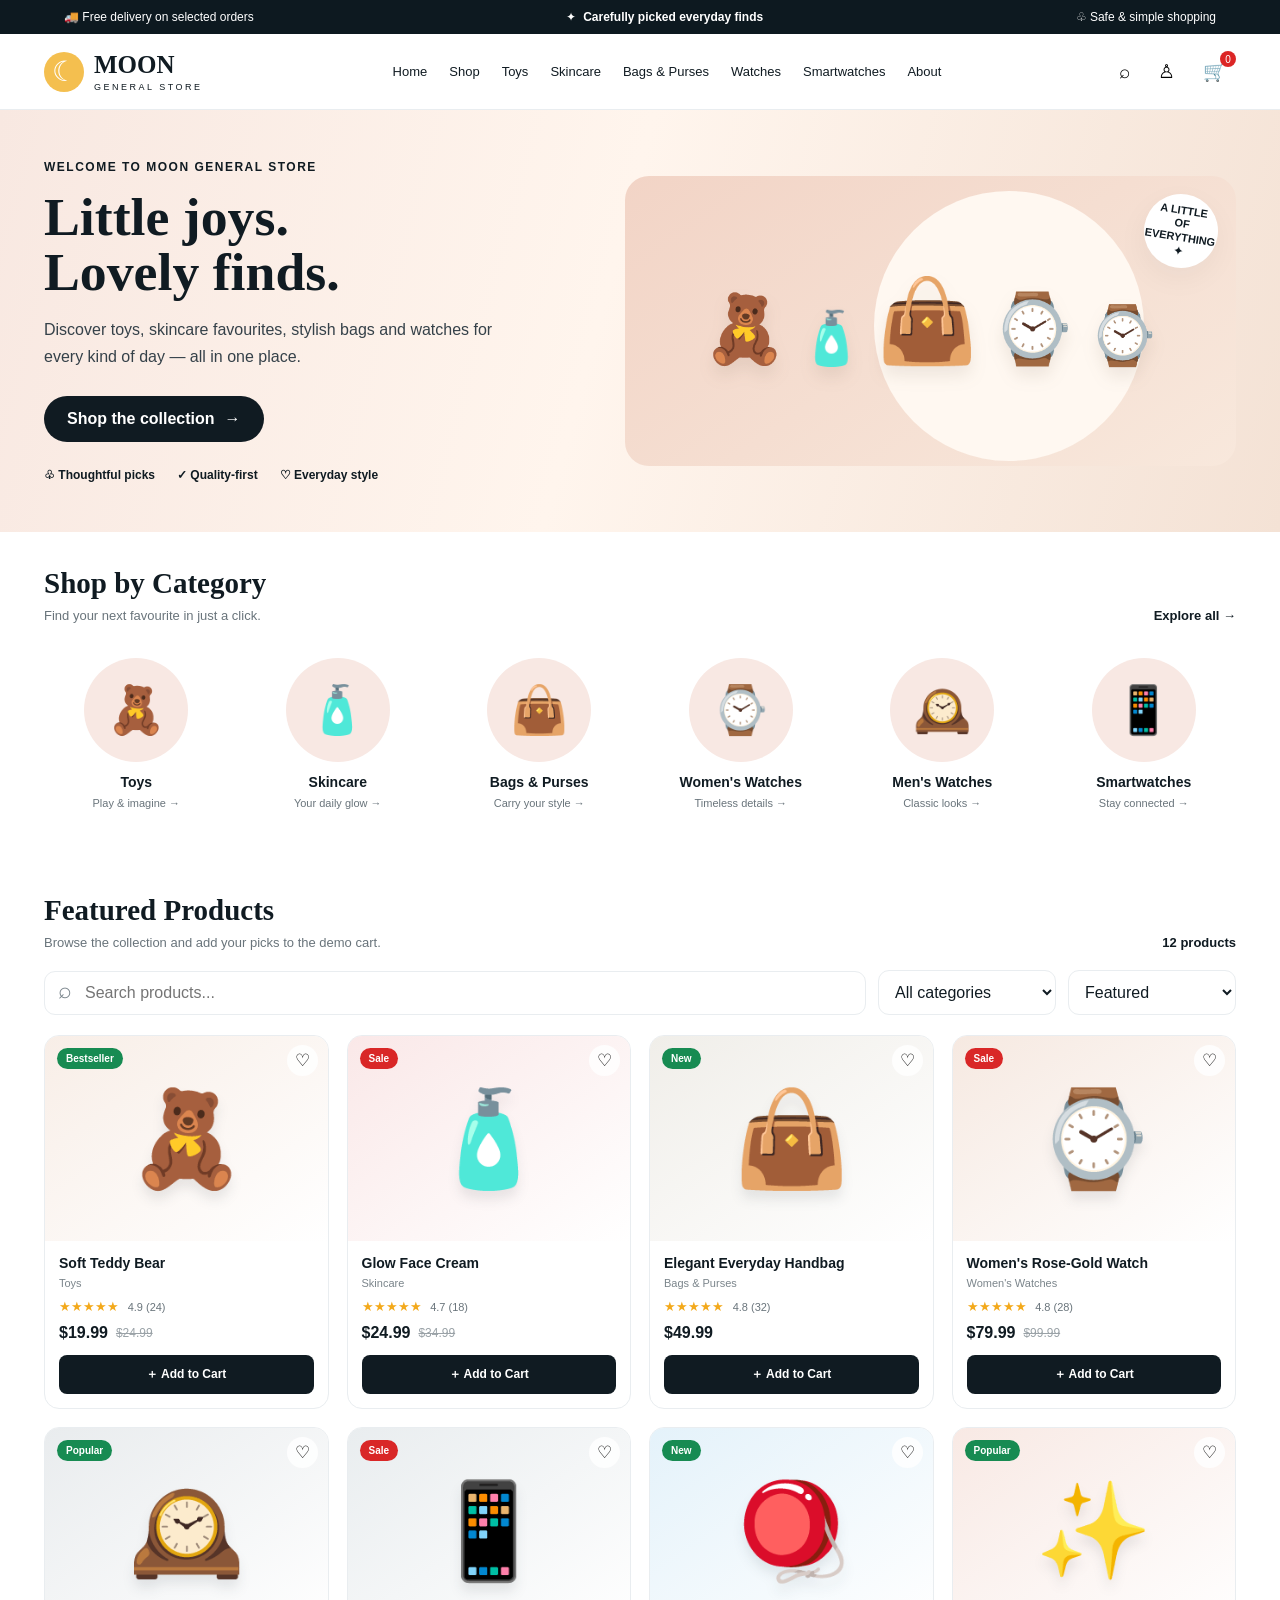
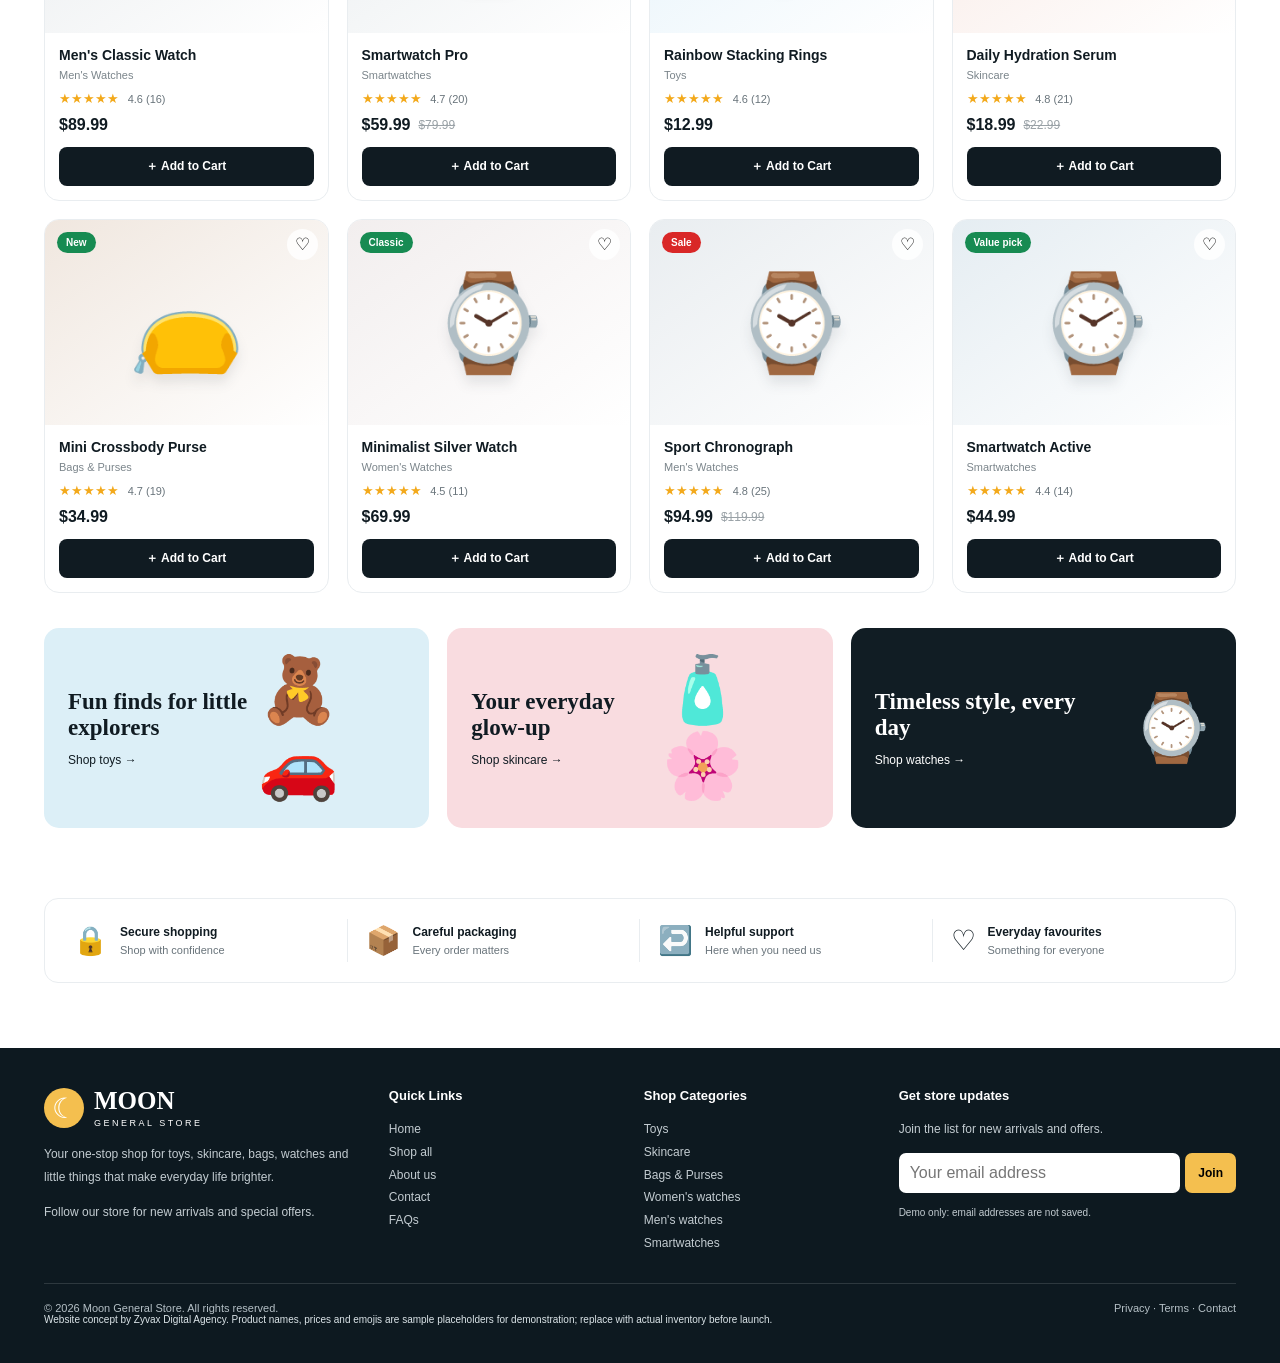
==== index.html @ 7cc729ec "Deploy via HTMLaunch" ====
<!DOCTYPE html>
<html lang="en">
<head>
<!-- htmlaunch:enhanced:v2 -->
<link rel="icon" type="image/svg+xml" href="data:image/svg+xml;utf8,%3Csvg%20xmlns%3D%22http%3A%2F%2Fwww.w3.org%2F2000%2Fsvg%22%20width%3D%2264%22%20height%3D%2264%22%20viewBox%3D%220%200%2064%2064%22%3E%3Cdefs%3E%3ClinearGradient%20id%3D%22g%22%20x1%3D%220%22%20y1%3D%220%22%20x2%3D%221%22%20y2%3D%221%22%3E%3Cstop%20offset%3D%220%25%22%20stop-color%3D%22hsl(157%2C72%25%2C58%25)%22%2F%3E%3Cstop%20offset%3D%22100%25%22%20stop-color%3D%22hsl(187%2C72%25%2C44%25)%22%2F%3E%3C%2FlinearGradient%3E%3C%2Fdefs%3E%3Crect%20width%3D%2264%22%20height%3D%2264%22%20rx%3D%2214%22%20fill%3D%22url(%23g)%22%2F%3E%3Ctext%20x%3D%2232%22%20y%3D%2246%22%20text-anchor%3D%22middle%22%20font-family%3D%22ui-sans-serif%2Csystem-ui%2C-apple-system%2CSegoe%20UI%2Csans-serif%22%20font-size%3D%2238%22%20font-weight%3D%22800%22%20fill%3D%22%23ffffff%22%3EM%3C%2Ftext%3E%3C%2Fsvg%3E">
<meta name="theme-color" content="#14597b">
<link rel="canonical" href="https://muzzi-cloud.github.io/moon-general-store/">
<meta property="og:type" content="website">
<meta property="og:site_name" content="Moon General Store | Everyday Finds, Elevated">
<meta property="og:title" content="Moon General Store | Everyday Finds, Elevated">
<meta property="og:description" content="Moon General Store — shop toys, skincare, bags, watches and smartwatches.">
<meta property="og:url" content="https://muzzi-cloud.github.io/moon-general-store/">
<meta property="og:locale" content="en_US">
<meta property="og:image" content="https://s.wordpress.com/mshots/v1/https%3A%2F%2Fmuzzi-cloud.github.io%2Fmoon-general-store%2F?w=1200&h=630">
<meta property="og:image:alt" content="Moon General Store | Everyday Finds, Elevated">
<meta property="og:image:width" content="1200">
<meta property="og:image:height" content="630">
<meta name="twitter:card" content="summary_large_image">
<meta name="twitter:title" content="Moon General Store | Everyday Finds, Elevated">
<meta name="twitter:description" content="Moon General Store — shop toys, skincare, bags, watches and smartwatches.">
<meta name="twitter:image" content="https://s.wordpress.com/mshots/v1/https%3A%2F%2Fmuzzi-cloud.github.io%2Fmoon-general-store%2F?w=1200&h=630">
<meta name="twitter:image:alt" content="Moon General Store | Everyday Finds, Elevated">

<meta charset="UTF-8">
<meta name="viewport" content="width=device-width, initial-scale=1.0">
<meta name="description" content="Moon General Store — shop toys, skincare, bags, watches and smartwatches.">
<title>Moon General Store | Everyday Finds, Elevated</title>
<style>
:root{--ink:#101b22;--muted:#69747b;--gold:#f4bf4f;--cream:#fffaf4;--line:#e9edf0;--pink:#f8e8e3;--shadow:0 10px 30px #13202a0c}
*{box-sizing:border-box}html{scroll-behavior:smooth}body{margin:0;font-family:Inter,Arial,sans-serif;color:var(--ink);background:#fff}button,input,select{font:inherit}button,a{cursor:pointer}a{color:inherit;text-decoration:none}.topbar{background:#0d1920;color:#fff;padding:10px 5%;display:flex;justify-content:space-between;gap:12px;flex-wrap:wrap;font-size:12px}.topbar span{display:flex;align-items:center;gap:7px}.gold{color:var(--gold)}header{position:sticky;top:0;z-index:10;background:#ffffffed;backdrop-filter:blur(12px);border-bottom:1px solid var(--line)}.nav{max-width:1240px;margin:auto;padding:17px 24px;display:flex;align-items:center;gap:25px}.logo{display:flex;align-items:center;gap:10px;min-width:180px}.moon{width:40px;height:40px;border-radius:50%;background:var(--gold);color:#fff;display:grid;place-items:center;font-size:28px}.logo strong{display:block;font-family:Georgia,serif;font-size:25px;line-height:1}.logo small{display:block;letter-spacing:2.5px;font-size:9px;margin-top:5px}.navlinks{display:flex;align-items:center;gap:22px;margin:auto;font-size:13px}.navlinks a:hover{color:#b07a10}.navtools{display:flex;align-items:center;gap:10px}.iconbtn{border:0;background:transparent;padding:9px;border-radius:50%;font-size:19px;position:relative}.iconbtn:hover{background:#f3f5f6}.count{position:absolute;top:0;right:0;background:#dc2626;color:white;border-radius:50%;font-size:10px;min-width:16px;height:16px;display:grid;place-items:center}.menu-toggle{display:none}.hero{background:linear-gradient(105deg,#f8e8e1 0%,#fff5ed 47%,#f4e2d5 100%);overflow:hidden}.hero-inner{max-width:1240px;margin:auto;min-height:370px;padding:50px 24px;display:grid;grid-template-columns:1fr 1.1fr;align-items:center;gap:25px}.eyebrow{font-size:12px;font-weight:800;letter-spacing:1.5px;text-transform:uppercase}.hero h1{font-family:Georgia,serif;font-size:clamp(38px,4.2vw,58px);line-height:1.02;margin:16px 0}.hero p{font-size:16px;line-height:1.7;max-width:450px;color:#354149}.primary{display:inline-flex;align-items:center;gap:10px;border:0;border-radius:30px;padding:14px 23px;background:var(--ink);color:white;font-weight:700;margin-top:10px;transition:.2s}.primary:hover{background:#273b48;transform:translateY(-1px)}.hero-perks{display:flex;gap:22px;flex-wrap:wrap;margin-top:26px;font-size:12px;font-weight:650}.hero-perks span{display:flex;gap:7px;align-items:center}.hero-art{height:290px;border-radius:24px;background:linear-gradient(145deg,#f2d4c6,#f8e8dc);display:flex;align-items:center;justify-content:center;position:relative;overflow:hidden}.hero-art:before{content:"";position:absolute;width:270px;height:270px;border-radius:50%;background:#fff8f1;right:15%;top:15px}.hero-products{position:relative;z-index:1;display:flex;align-items:end;justify-content:center;gap:12px;font-size:58px;filter:drop-shadow(0 10px 8px #6c51451b)}.hero-products span:nth-child(1){font-size:67px}.hero-products span:nth-child(2){font-size:52px}.hero-products span:nth-child(3){font-size:82px}.hero-products span:nth-child(4){font-size:68px}.hero-products span:nth-child(5){font-size:57px}.hero-sticker{position:absolute;right:18px;top:18px;background:white;border-radius:50%;width:74px;height:74px;display:grid;place-items:center;text-align:center;font-size:11px;font-weight:800;line-height:1.25;transform:rotate(9deg);box-shadow:var(--shadow)}.wrap{max-width:1240px;margin:auto;padding:35px 24px}.section-head{display:flex;align-items:end;justify-content:space-between;gap:15px;margin-bottom:20px}.section-head h2{font: bold 29px Georgia,serif;margin:0}.section-head p{margin:8px 0 0;color:var(--muted);font-size:13px}.text-link{font-size:13px;font-weight:700}.text-link:hover{color:#b07a10}.categories{display:grid;grid-template-columns:repeat(6,1fr);gap:17px}.category{border:1px solid transparent;background:#fff;border-radius:16px;text-align:center;padding:14px 8px;transition:.2s}.category:hover{border-color:#f0d7b0;transform:translateY(-3px);box-shadow:var(--shadow)}.cat-icon{width:104px;height:104px;max-width:100%;margin:0 auto 12px;border-radius:50%;background:var(--pink);display:grid;place-items:center;font-size:47px}.category strong{display:block;font-size:14px}.category small{display:block;margin-top:7px;color:var(--muted);font-size:11px}.toolbar{display:flex;gap:12px;align-items:center;flex-wrap:wrap;margin:0 0 20px}.searchbox{flex:1;min-width:190px;position:relative}.searchbox input{width:100%;border:1px solid var(--line);border-radius:11px;padding:12px 14px 12px 40px;outline:none}.searchbox:before{content:"⌕";position:absolute;left:14px;top:6px;font-size:23px;color:#78838a}.toolbar select{border:1px solid var(--line);border-radius:11px;padding:12px;background:white;color:var(--ink)}.products{display:grid;grid-template-columns:repeat(4,1fr);gap:18px}.product{border:1px solid var(--line);border-radius:15px;overflow:hidden;transition:.22s;background:#fff;position:relative}.product:hover{transform:translateY(-4px);box-shadow:0 14px 35px #14212b12}.product-visual{height:205px;display:grid;place-items:center;background:linear-gradient(145deg,#faf0eb,#f6f7f7);position:relative}.product-visual .emoji{font-size:94px;filter:drop-shadow(0 9px 6px #18222b17)}.tag{position:absolute;top:12px;left:12px;background:#178b52;color:#fff;border-radius:20px;padding:5px 9px;font-size:10px;font-weight:800}.tag.sale{background:#d92727}.heart{position:absolute;right:10px;top:9px;border:0;background:#ffffffd9;border-radius:50%;width:31px;height:31px;font-size:17px}.heart.active{color:#d92727}.product-info{padding:14px}.product-info h3{font-size:14px;margin:0 0 6px}.product-cat{color:#7b858b;font-size:11px}.rating{color:#f3a91b;font-size:13px;margin:10px 0}.rating span{color:var(--muted);font-size:11px;margin-left:5px}.price-row{display:flex;align-items:center;gap:8px;margin:8px 0 13px}.price{font-size:16px;font-weight:800}.old-price{font-size:12px;color:#9aa2a7;text-decoration:line-through}.add{width:100%;border:0;background:var(--ink);color:white;padding:11px;border-radius:8px;font-size:12px;font-weight:750}.add:hover{background:#263d49}.empty{grid-column:1/-1;text-align:center;padding:35px;color:var(--muted)}.promos{display:grid;grid-template-columns:repeat(3,1fr);gap:18px;padding-top:0}.promo{min-height:160px;border-radius:15px;padding:24px;display:flex;justify-content:space-between;align-items:center;overflow:hidden}.promo h3{font: bold 23px Georgia,serif;margin:0 0 12px;max-width:210px}.promo p{font-size:12px;margin:0}.promo .bigemoji{font-size:65px}.promo.blue{background:#dceff7}.promo.pink{background:#f9dce0}.promo.dark{background:#111d24;color:#fff}.benefits{display:grid;grid-template-columns:repeat(4,1fr);border:1px solid var(--line);border-radius:14px;margin-bottom:30px;padding:20px 10px}.benefit{display:flex;align-items:center;gap:12px;padding:5px 18px;border-right:1px solid var(--line)}.benefit:last-child{border:0}.benefit .bicon{font-size:28px}.benefit strong{font-size:12px;display:block}.benefit small{display:block;color:var(--muted);font-size:11px;margin-top:5px}footer{background:#0d1920;color:#fff;padding:40px 24px 18px}.footer-grid{max-width:1192px;margin:auto;display:grid;grid-template-columns:1.4fr 1fr 1fr 1.5fr;gap:30px}.footer-grid h4{margin:0 0 15px;font-size:13px}.footer-grid p,.footer-grid a{font-size:12px;color:#c3ccd1;line-height:1.9}.footer-grid a{display:block}.footer-grid a:hover{color:var(--gold)}.footer-brand{font: bold 26px Georgia,serif}.footer-brand small{display:block;font:9px Arial;letter-spacing:3px}.newsletter{display:flex;gap:5px;margin-top:12px}.newsletter input{min-width:0;width:100%;padding:11px;border:0;border-radius:7px}.newsletter button{border:0;border-radius:7px;background:var(--gold);padding:0 13px;font-size:12px;font-weight:800}.copyright{max-width:1192px;margin:28px auto 0;padding-top:18px;border-top:1px solid #ffffff22;display:flex;justify-content:space-between;gap:15px;flex-wrap:wrap;color:#b5c0c6;font-size:11px}.notice{position:fixed;bottom:20px;left:50%;transform:translate(-50%,20px);opacity:0;pointer-events:none;background:#10212b;color:#fff;padding:13px 18px;border-radius:12px;box-shadow:var(--shadow);z-index:30;font-size:13px;transition:.25s}.notice.show{opacity:1;transform:translate(-50%,0)}.cart-panel{position:fixed;inset:0;z-index:25;display:none}.cart-panel.open{display:block}.cart-shade{position:absolute;inset:0;background:#08131a88}.cart-drawer{position:absolute;right:0;top:0;height:100%;width:min(420px,100%);background:white;padding:24px;display:flex;flex-direction:column;box-shadow:-10px 0 40px #0002}.cart-head{display:flex;justify-content:space-between;align-items:center;border-bottom:1px solid var(--line);padding-bottom:15px}.cart-head h2{font: bold 25px Georgia,serif;margin:0}.close{border:0;background:#f1f3f4;border-radius:50%;width:34px;height:34px;font-size:20px}.cart-items{overflow:auto;flex:1;padding:12px 0}.cart-item{display:flex;align-items:center;gap:12px;border-bottom:1px solid var(--line);padding:12px 0}.cart-item .mini{width:55px;height:55px;display:grid;place-items:center;background:var(--pink);border-radius:10px;font-size:28px}.cart-item strong{font-size:13px}.cart-item small{display:block;color:var(--muted);margin-top:5px}.qty{display:flex;align-items:center;gap:8px;margin-left:auto}.qty button{border:1px solid var(--line);background:white;border-radius:5px;width:25px;height:25px}.cart-total{border-top:1px solid var(--line);padding-top:15px}.cart-total div{display:flex;justify-content:space-between;font-weight:800}.cart-total p{color:var(--muted);font-size:11px;line-height:1.5}.checkout{width:100%;margin-top:8px;padding:14px;background:var(--gold);border:0;border-radius:9px;font-weight:800}.modal{position:fixed;inset:0;background:#06101899;display:none;place-items:center;z-index:40;padding:20px}.modal.open{display:grid}.modal-card{background:#fff;padding:25px;border-radius:18px;max-width:430px;width:100%}.modal-card h2{font: bold 25px Georgia,serif;margin-top:0}.modal-card p{color:var(--muted);font-size:13px;line-height:1.6}.modal-card input,.modal-card textarea{width:100%;padding:12px;border:1px solid var(--line);border-radius:8px;margin:6px 0 12px}.demo-note{max-width:1192px;margin:0 auto 20px;color:#dce5e9;font-size:10px}
@media(max-width:900px){.nav{gap:10px}.navlinks{gap:12px}.logo{min-width:auto}.navlinks a:nth-child(n+5){display:none}.hero-inner{grid-template-columns:1fr 1fr}.categories{grid-template-columns:repeat(3,1fr)}.products{grid-template-columns:repeat(3,1fr)}.benefits{grid-template-columns:repeat(2,1fr);gap:12px}.benefit:nth-child(2){border-right:0}.footer-grid{grid-template-columns:repeat(2,1fr)}}
@media(max-width:600px){.topbar{justify-content:center;font-size:10px}.topbar span:nth-child(2){display:none}.nav{padding:12px 15px}.logo strong{font-size:21px}.logo small{font-size:8px}.moon{width:34px;height:34px}.navlinks{display:none;position:absolute;top:65px;left:0;right:0;background:white;padding:18px;box-shadow:var(--shadow);flex-direction:column;align-items:stretch}.navlinks.open{display:flex}.navlinks a:nth-child(n+5){display:block}.menu-toggle{display:inline-block}.navtools{margin-left:auto;gap:0}.navtools .iconbtn{padding:7px}.hero-inner{grid-template-columns:1fr;padding:34px 20px;gap:22px}.hero h1{font-size:43px}.hero-art{height:210px}.hero-products{gap:4px}.hero-products span:nth-child(n){font-size:48px}.hero-products span:nth-child(3){font-size:58px}.hero-perks{gap:12px}.wrap{padding:28px 15px}.section-head h2{font-size:25px}.categories{grid-template-columns:repeat(3,1fr);gap:5px}.cat-icon{width:78px;height:78px;font-size:36px}.category{padding:10px 3px}.category strong{font-size:12px}.products{grid-template-columns:repeat(2,minmax(0,1fr));gap:10px}.product-visual{height:150px}.product-visual .emoji{font-size:70px}.product-info{padding:11px}.product-info h3{font-size:12px;line-height:1.35}.price{font-size:14px}.promos{grid-template-columns:1fr;gap:12px}.promo{min-height:135px}.benefits{padding:14px 4px}.benefit{padding:8px;gap:8px}.benefit .bicon{font-size:22px}.benefit strong{font-size:11px}.benefit small{font-size:10px}.footer-grid{grid-template-columns:1fr 1fr;gap:22px}.footer-grid>div:first-child,.footer-grid>div:last-child{grid-column:1/-1}.copyright{font-size:10px}.toolbar select{flex:1}}
</style>
</head>
<body>
<div class="topbar"><span>🚚 Free delivery on selected orders</span><span>✦ <b>Carefully picked everyday finds</b></span><span>♧ Safe & simple shopping</span></div>
<header><nav class="nav">
<a class="logo" href="#home" aria-label="Moon General Store home"><span class="moon">☾</span><span><strong>MOON</strong><small>GENERAL STORE</small></span></a>
<div class="navlinks" id="navlinks"><a href="#home">Home</a><a href="#shop">Shop</a><a href="#toys">Toys</a><a href="#skincare">Skincare</a><a href="#bags">Bags & Purses</a><a href="#watches">Watches</a><a href="#smartwatches">Smartwatches</a><a href="#about">About</a></div>
<div class="navtools"><button class="iconbtn menu-toggle" id="menuBtn" aria-label="Open menu">☰</button><button class="iconbtn" id="searchBtn" aria-label="Search products">⌕</button><button class="iconbtn" id="accountBtn" aria-label="Account">♙</button><button class="iconbtn" id="cartBtn" aria-label="Open cart">🛒<span class="count" id="cartCount">0</span></button></div>
</nav></header>
<main>
<section class="hero" id="home"><div class="hero-inner"><div><div class="eyebrow">Welcome to Moon General Store</div><h1>Little joys.<br>Lovely finds.</h1><p>Discover toys, skincare favourites, stylish bags and watches for every kind of day — all in one place.</p><a class="primary" href="#shop">Shop the collection <span>→</span></a><div class="hero-perks"><span>♧ Thoughtful picks</span><span>✓ Quality-first</span><span>♡ Everyday style</span></div></div><div class="hero-art" aria-label="Illustration of store categories"><div class="hero-sticker">A LITTLE<br>OF EVERYTHING<br>✦</div><div class="hero-products"><span>🧸</span><span>🧴</span><span>👜</span><span>⌚</span><span>⌚</span></div></div></div></section>
<section class="wrap" id="categories"><div class="section-head"><div><h2>Shop by Category</h2><p>Find your next favourite in just a click.</p></div><a class="text-link" href="#shop">Explore all →</a></div><div class="categories">
<a class="category" href="#shop" data-filter="Toys"><div class="cat-icon">🧸</div><strong>Toys</strong><small>Play & imagine →</small></a>
<a class="category" href="#shop" data-filter="Skincare"><div class="cat-icon">🧴</div><strong>Skincare</strong><small>Your daily glow →</small></a>
<a class="category" href="#shop" data-filter="Bags & Purses"><div class="cat-icon">👜</div><strong>Bags & Purses</strong><small>Carry your style →</small></a>
<a class="category" href="#shop" data-filter="Women's Watches"><div class="cat-icon">⌚</div><strong>Women's Watches</strong><small>Timeless details →</small></a>
<a class="category" href="#shop" data-filter="Men's Watches"><div class="cat-icon">🕰️</div><strong>Men's Watches</strong><small>Classic looks →</small></a>
<a class="category" href="#shop" data-filter="Smartwatches"><div class="cat-icon">📱</div><strong>Smartwatches</strong><small>Stay connected →</small></a>
</div></section>
<section class="wrap" id="shop"><div class="section-head"><div><h2>Featured Products</h2><p>Browse the collection and add your picks to the demo cart.</p></div><span class="text-link" id="resultCount">12 products</span></div>
<div class="toolbar"><div class="searchbox"><input type="search" id="searchInput" placeholder="Search products..." aria-label="Search products"></div><select id="categoryFilter" aria-label="Filter category"><option value="All">All categories</option><option>Toys</option><option>Skincare</option><option>Bags & Purses</option><option>Women's Watches</option><option>Men's Watches</option><option>Smartwatches</option></select><select id="sortFilter" aria-label="Sort products"><option value="featured">Featured</option><option value="low">Price: low to high</option><option value="high">Price: high to low</option><option value="name">Name: A to Z</option></select></div>
<div class="products" id="productGrid"></div>
</section>
<section class="wrap promos" aria-label="Shop collections">
<a class="promo blue" href="#shop" data-filter="Toys"><div><h3>Fun finds for little explorers</h3><p>Shop toys →</p></div><span class="bigemoji">🧸🚗</span></a>
<a class="promo pink" href="#shop" data-filter="Skincare"><div><h3>Your everyday glow-up</h3><p>Shop skincare →</p></div><span class="bigemoji">🧴🌸</span></a>
<a class="promo dark" href="#shop" data-filter="Watches"><div><h3>Timeless style, every day</h3><p>Shop watches →</p></div><span class="bigemoji">⌚</span></a>
</section>
<section class="wrap" id="about"><div class="benefits"><div class="benefit"><span class="bicon">🔒</span><div><strong>Secure shopping</strong><small>Shop with confidence</small></div></div><div class="benefit"><span class="bicon">📦</span><div><strong>Careful packaging</strong><small>Every order matters</small></div></div><div class="benefit"><span class="bicon">↩️</span><div><strong>Helpful support</strong><small>Here when you need us</small></div></div><div class="benefit"><span class="bicon">♡</span><div><strong>Everyday favourites</strong><small>Something for everyone</small></div></div></div></section>
</main>
<footer><div class="footer-grid"><div><div class="logo" style="color:white;margin-bottom:15px"><span class="moon">☾</span><span><strong style="font-family:Georgia,serif;font-size:25px">MOON</strong><small>GENERAL STORE</small></span></div><p>Your one-stop shop for toys, skincare, bags, watches and little things that make everyday life brighter.</p><p>Follow our store for new arrivals and special offers.</p></div><div><h4>Quick Links</h4><a href="#home">Home</a><a href="#shop">Shop all</a><a href="#about">About us</a><a href="#contact" id="contactLink">Contact</a><a href="#faq" id="faqLink">FAQs</a></div><div><h4>Shop Categories</h4><a href="#shop" data-filter="Toys">Toys</a><a href="#shop" data-filter="Skincare">Skincare</a><a href="#shop" data-filter="Bags & Purses">Bags & Purses</a><a href="#shop" data-filter="Women's Watches">Women's watches</a><a href="#shop" data-filter="Men's Watches">Men's watches</a><a href="#shop" data-filter="Smartwatches">Smartwatches</a></div><div><h4>Get store updates</h4><p>Join the list for new arrivals and offers.</p><form class="newsletter" id="newsletter"><input type="email" required placeholder="Your email address" aria-label="Your email address"><button type="submit">Join</button></form><p style="font-size:10px">Demo only: email addresses are not saved.</p></div></div><div class="copyright"><span>© <span id="year"></span> Moon General Store. All rights reserved.</span><span>Privacy · Terms · Contact</span></div><p class="demo-note">Website concept by Zyvax Digital Agency. Product names, prices and emojis are sample placeholders for demonstration; replace with actual inventory before launch.</p></footer>
<div class="notice" id="notice" role="status"></div>
<div class="cart-panel" id="cartPanel"><div class="cart-shade" id="cartShade"></div><aside class="cart-drawer"><div class="cart-head"><h2>Your Cart <span id="cartHeadingCount">(0)</span></h2><button class="close" id="closeCart" aria-label="Close cart">×</button></div><div class="cart-items" id="cartItems"></div><div class="cart-total"><div><span>Subtotal</span><span id="subtotal">$0.00</span></div><p>This is a front-end demo cart. No payment is taken and no order is sent.</p><button class="checkout" id="checkoutBtn">Continue to checkout</button></div></aside></div>
<div class="modal" id="accountModal"><div class="modal-card"><div style="display:flex;justify-content:space-between;align-items:center"><h2>Welcome to Moon</h2><button class="close" data-close-modal>×</button></div><p>Customer accounts can be connected when the store is set up on an e-commerce platform. This preview does not create accounts.</p><button class="primary" data-close-modal>Got it</button></div></div>
<script>
const products=[
{id:1,name:"Soft Teddy Bear",category:"Toys",emoji:"🧸",price:19.99,old:24.99,tag:"Bestseller",rating:4.9,reviews:24,bg:"#f8eee7"},
{id:2,name:"Glow Face Cream",category:"Skincare",emoji:"🧴",price:24.99,old:34.99,tag:"Sale",rating:4.7,reviews:18,bg:"#fae8e8"},
{id:3,name:"Elegant Everyday Handbag",category:"Bags & Purses",emoji:"👜",price:49.99,old:null,tag:"New",rating:4.8,reviews:32,bg:"#f0eee9"},
{id:4,name:"Women's Rose-Gold Watch",category:"Women's Watches",emoji:"⌚",price:79.99,old:99.99,tag:"Sale",rating:4.8,reviews:28,bg:"#f6e9e1"},
{id:5,name:"Men's Classic Watch",category:"Men's Watches",emoji:"🕰️",price:89.99,old:null,tag:"Popular",rating:4.6,reviews:16,bg:"#e9ecee"},
{id:6,name:"Smartwatch Pro",category:"Smartwatches",emoji:"📱",price:59.99,old:79.99,tag:"Sale",rating:4.7,reviews:20,bg:"#e9edef"},
{id:7,name:"Rainbow Stacking Rings",category:"Toys",emoji:"🪀",price:12.99,old:null,tag:"New",rating:4.6,reviews:12,bg:"#e4f2fa"},
{id:8,name:"Daily Hydration Serum",category:"Skincare",emoji:"✨",price:18.99,old:22.99,tag:"Popular",rating:4.8,reviews:21,bg:"#f8e9e4"},
{id:9,name:"Mini Crossbody Purse",category:"Bags & Purses",emoji:"👝",price:34.99,old:null,tag:"New",rating:4.7,reviews:19,bg:"#f0e7df"},
{id:10,name:"Minimalist Silver Watch",category:"Women's Watches",emoji:"⌚",price:69.99,old:null,tag:"Classic",rating:4.5,reviews:11,bg:"#f2eeee"},
{id:11,name:"Sport Chronograph",category:"Men's Watches",emoji:"⌚",price:94.99,old:119.99,tag:"Sale",rating:4.8,reviews:25,bg:"#e9edf0"},
{id:12,name:"Smartwatch Active",category:"Smartwatches",emoji:"⌚",price:44.99,old:null,tag:"Value pick",rating:4.4,reviews:14,bg:"#e5edf2"}
];
let cart={};let activeCategory="All";let searchTerm="";
const grid=document.getElementById("productGrid"),notice=document.getElementById("notice");
function money(n){return "$"+n.toFixed(2)}
function toast(msg){notice.textContent=msg;notice.classList.add("show");clearTimeout(window.toastTimer);window.toastTimer=setTimeout(()=>notice.classList.remove("show"),2400)}
function renderProducts(){let list=products.filter(p=>(activeCategory==="All"||p.category===activeCategory||(activeCategory==="Watches"&&p.category.includes("Watch")))&&(`${p.name} ${p.category}`.toLowerCase().includes(searchTerm.toLowerCase())));const sort=document.getElementById("sortFilter").value;if(sort==="low")list.sort((a,b)=>a.price-b.price);if(sort==="high")list.sort((a,b)=>b.price-a.price);if(sort==="name")list.sort((a,b)=>a.name.localeCompare(b.name));document.getElementById("resultCount").textContent=`${list.length} product${list.length===1?"":"s"}`;grid.innerHTML=list.length?list.map(p=>`<article class="product"><div class="product-visual" style="background:linear-gradient(145deg,${p.bg},#fff)"><span class="tag ${p.tag==="Sale"?"sale":""}">${p.tag}</span><button class="heart" data-heart="${p.id}" aria-label="Add ${p.name} to favourites">♡</button><span class="emoji">${p.emoji}</span></div><div class="product-info"><h3>${p.name}</h3><div class="product-cat">${p.category}</div><div class="rating">★★★★★ <span>${p.rating} (${p.reviews})</span></div><div class="price-row"><span class="price">${money(p.price)}</span>${p.old?`<span class="old-price">${money(p.old)}</span>`:""}</div><button class="add" data-add="${p.id}">＋ Add to Cart</button></div></article>`).join(""):`<div class="empty">No products found. Try another search or category.</div>`}
function renderCart(){const entries=Object.entries(cart).filter(([id,q])=>q>0);const count=entries.reduce((s,[id,q])=>s+q,0);document.getElementById("cartCount").textContent=count;document.getElementById("cartHeadingCount").textContent=`(${count})`;document.getElementById("subtotal").textContent=money(entries.reduce((s,[id,q])=>s+products.find(p=>p.id==id).price*q,0));document.getElementById("cartItems").innerHTML=entries.length?entries.map(([id,q])=>{const p=products.find(x=>x.id==id);return `<div class="cart-item"><div class="mini">${p.emoji}</div><div><strong>${p.name}</strong><small>${money(p.price)} each</small></div><div class="qty"><button data-qty="${id}" data-delta="-1" aria-label="Decrease quantity">−</button><span>${q}</span><button data-qty="${id}" data-delta="1" aria-label="Increase quantity">+</button></div></div>`}).join(""):`<div class="empty">Your cart is empty.<br>Add a few favourites to get started.</div>`;document.getElementById("checkoutBtn").disabled=!entries.length;document.getElementById("checkoutBtn").style.opacity=entries.length?1:.55}
function setCategory(cat){activeCategory=cat;document.getElementById("categoryFilter").value=["Toys","Skincare","Bags & Purses","Women's Watches","Men's Watches","Smartwatches"].includes(cat)?cat:"All";renderProducts();document.getElementById("shop").scrollIntoView({behavior:"smooth"})}
grid.addEventListener("click",e=>{const add=e.target.closest("[data-add]");const heart=e.target.closest("[data-heart]");if(add){const id=Number(add.dataset.add);cart[id]=(cart[id]||0)+1;renderCart();toast(products.find(p=>p.id===id).name+" added to cart");}if(heart){heart.classList.toggle("active");heart.textContent=heart.classList.contains("active")?"♥":"♡";toast(heart.classList.contains("active")?"Added to favourites":"Removed from favourites");}});
document.addEventListener("click",e=>{const filter=e.target.closest("[data-filter]");if(filter){e.preventDefault();setCategory(filter.dataset.filter)}const qty=e.target.closest("[data-qty]");if(qty){const id=qty.dataset.qty;cart[id]=(cart[id]||0)+Number(qty.dataset.delta);if(cart[id]<=0)delete cart[id];renderCart()}});
document.getElementById("categoryFilter").addEventListener("change",e=>{activeCategory=e.target.value;renderProducts()});document.getElementById("sortFilter").addEventListener("change",renderProducts);document.getElementById("searchInput").addEventListener("input",e=>{searchTerm=e.target.value;renderProducts()});document.getElementById("searchBtn").addEventListener("click",()=>{document.getElementById("searchInput").focus();document.getElementById("shop").scrollIntoView({behavior:"smooth"})});
const panel=document.getElementById("cartPanel");function openCart(){panel.classList.add("open")}function closeCart(){panel.classList.remove("open")}document.getElementById("cartBtn").addEventListener("click",openCart);document.getElementById("closeCart").addEventListener("click",closeCart);document.getElementById("cartShade").addEventListener("click",closeCart);document.getElementById("accountBtn").addEventListener("click",()=>document.getElementById("accountModal").classList.add("open"));document.querySelectorAll("[data-close-modal]").forEach(b=>b.addEventListener("click",()=>document.getElementById("accountModal").classList.remove("open")));document.getElementById("menuBtn").addEventListener("click",()=>document.getElementById("navlinks").classList.toggle("open"));
document.getElementById("checkoutBtn").addEventListener("click",()=>toast("Demo only — connect a real checkout before accepting orders."));document.getElementById("newsletter").addEventListener("submit",e=>{e.preventDefault();e.target.reset();toast("Thanks! This demo does not save email addresses.")});document.getElementById("contactLink").addEventListener("click",e=>{e.preventDefault();toast("Add your real WhatsApp number and email before launch.")});document.getElementById("faqLink").addEventListener("click",e=>{e.preventDefault();toast("Add your store's delivery, return and payment policies here.")});document.getElementById("year").textContent=new Date().getFullYear();renderProducts();renderCart();
</script>
</body>
</html>
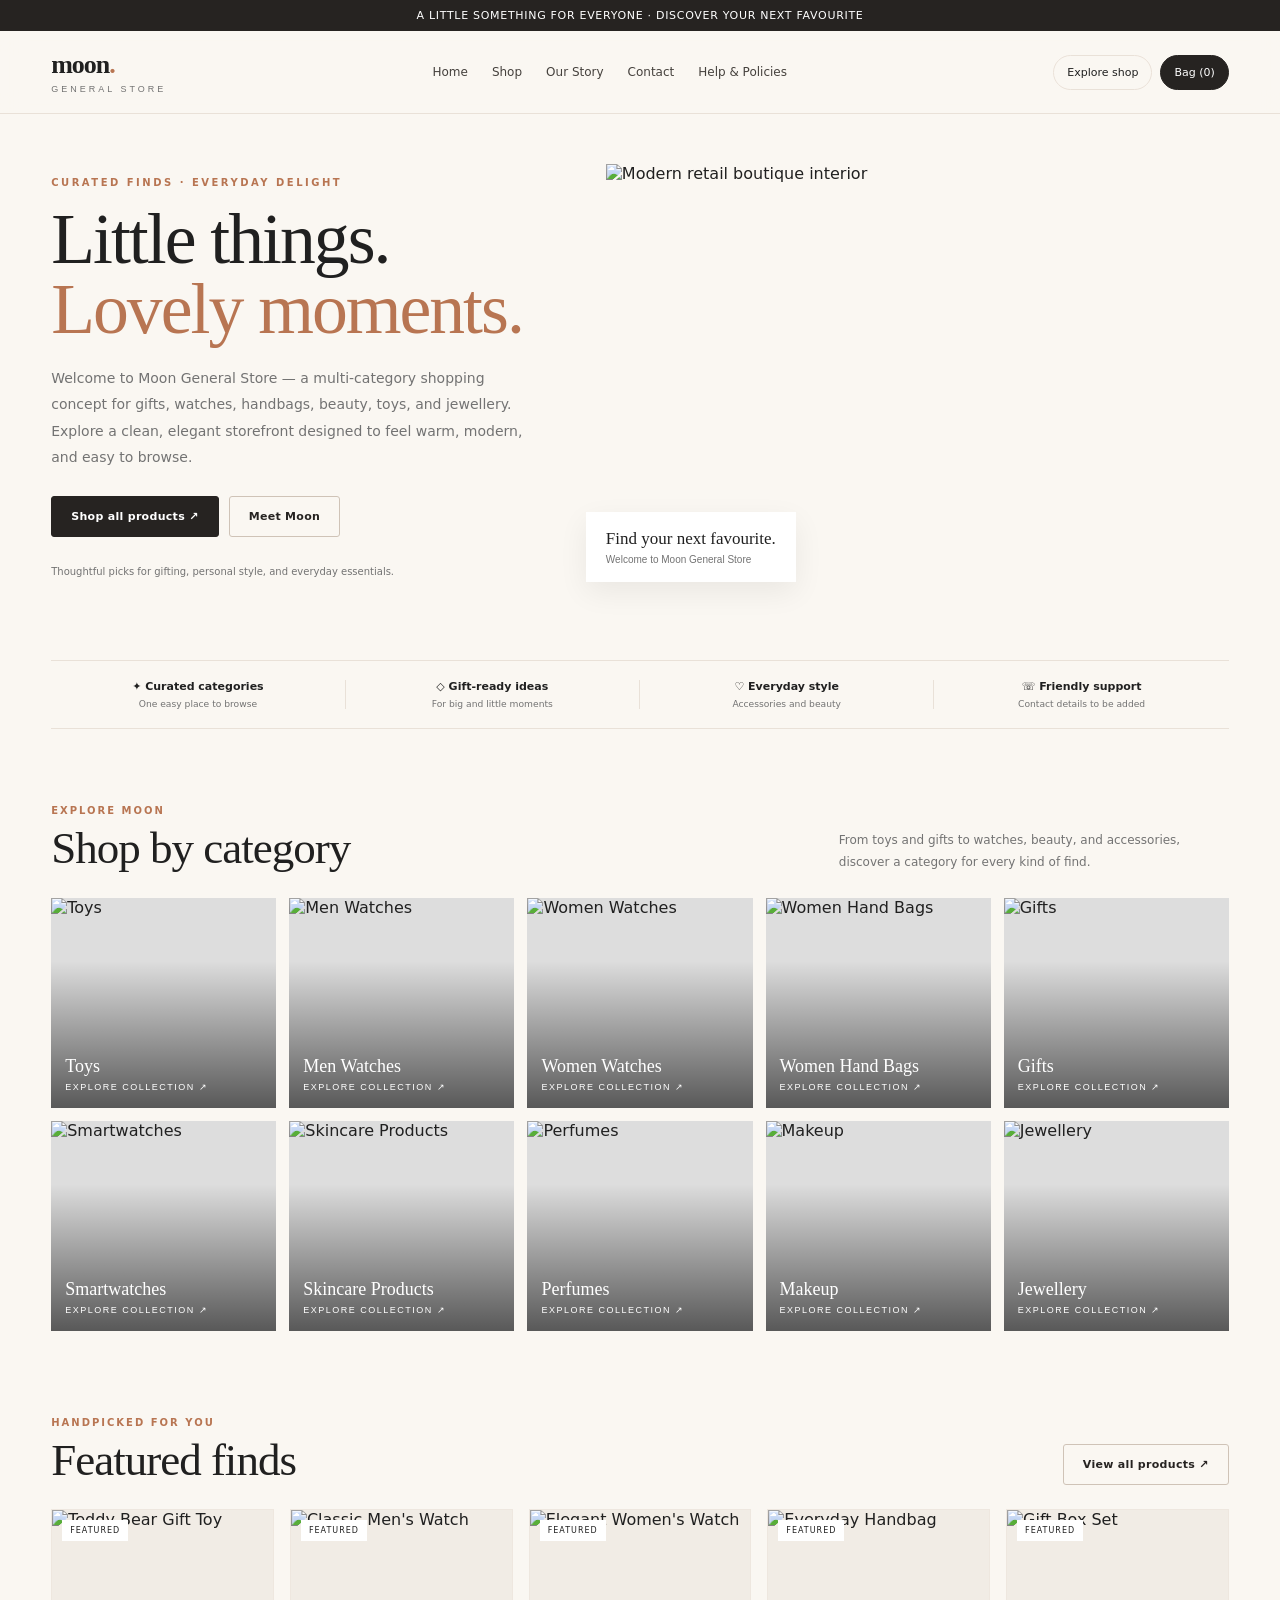
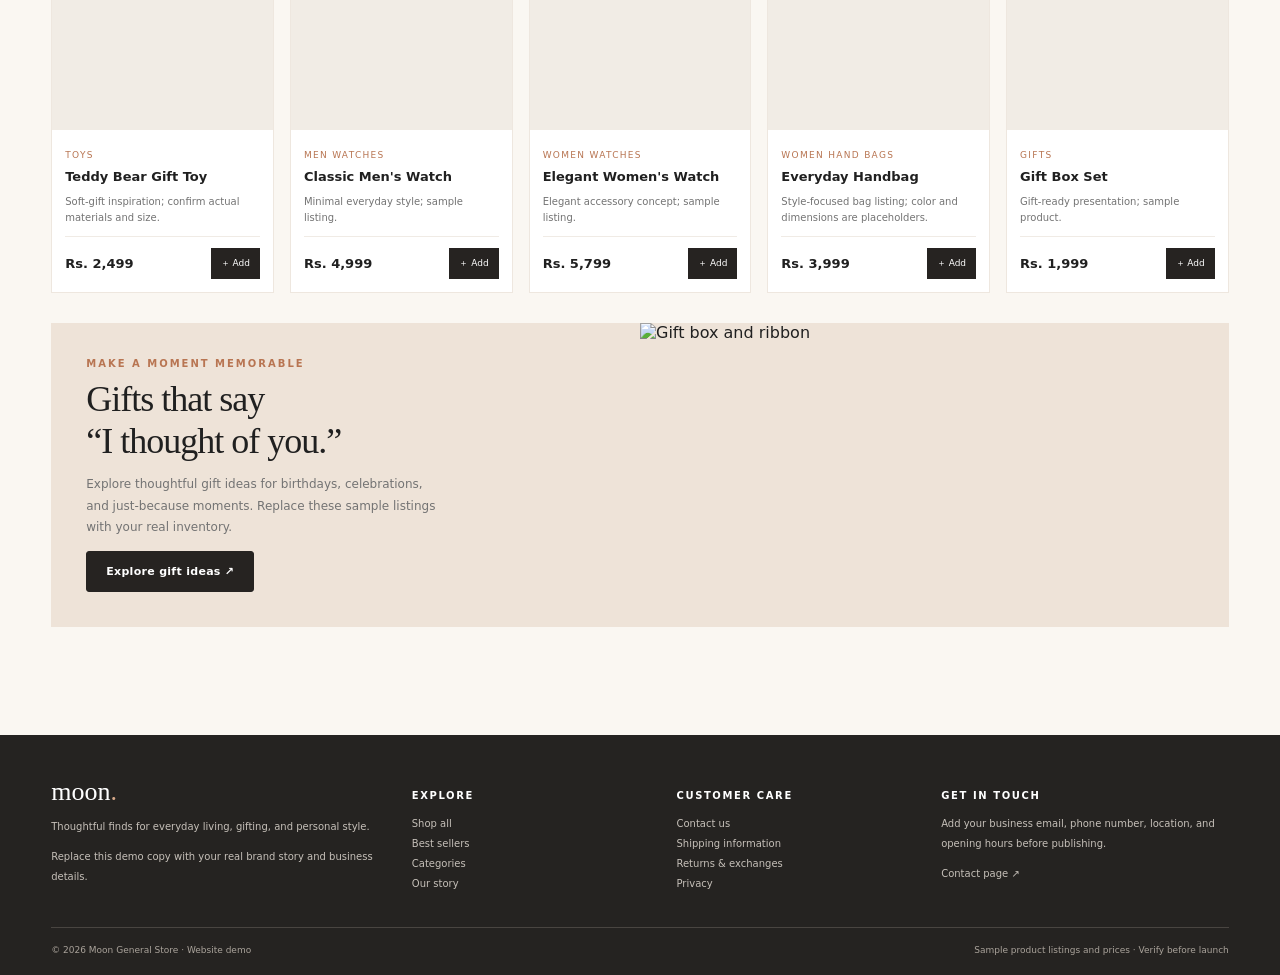
==== commit 284e3a35: "Deploy via HTMLaunch" ====
--- a/index.html
+++ b/index.html
@@ -1,96 +1,40 @@
-<!DOCTYPE html>
-<html lang="en">
-<head>
+<!DOCTYPE html><html lang="en"><head>
 <!-- htmlaunch:enhanced:v2 -->
-<link rel="icon" type="image/svg+xml" href="data:image/svg+xml;utf8,%3Csvg%20xmlns%3D%22http%3A%2F%2Fwww.w3.org%2F2000%2Fsvg%22%20width%3D%2264%22%20height%3D%2264%22%20viewBox%3D%220%200%2064%2064%22%3E%3Cdefs%3E%3ClinearGradient%20id%3D%22g%22%20x1%3D%220%22%20y1%3D%220%22%20x2%3D%221%22%20y2%3D%221%22%3E%3Cstop%20offset%3D%220%25%22%20stop-color%3D%22hsl(157%2C72%25%2C58%25)%22%2F%3E%3Cstop%20offset%3D%22100%25%22%20stop-color%3D%22hsl(187%2C72%25%2C44%25)%22%2F%3E%3C%2FlinearGradient%3E%3C%2Fdefs%3E%3Crect%20width%3D%2264%22%20height%3D%2264%22%20rx%3D%2214%22%20fill%3D%22url(%23g)%22%2F%3E%3Ctext%20x%3D%2232%22%20y%3D%2246%22%20text-anchor%3D%22middle%22%20font-family%3D%22ui-sans-serif%2Csystem-ui%2C-apple-system%2CSegoe%20UI%2Csans-serif%22%20font-size%3D%2238%22%20font-weight%3D%22800%22%20fill%3D%22%23ffffff%22%3EM%3C%2Ftext%3E%3C%2Fsvg%3E">
-<meta name="theme-color" content="#14597b">
+<link rel="icon" type="image/svg+xml" href="data:image/svg+xml;utf8,%3Csvg%20xmlns%3D%22http%3A%2F%2Fwww.w3.org%2F2000%2Fsvg%22%20width%3D%2264%22%20height%3D%2264%22%20viewBox%3D%220%200%2064%2064%22%3E%3Cdefs%3E%3ClinearGradient%20id%3D%22g%22%20x1%3D%220%22%20y1%3D%220%22%20x2%3D%221%22%20y2%3D%221%22%3E%3Cstop%20offset%3D%220%25%22%20stop-color%3D%22hsl(177%2C72%25%2C58%25)%22%2F%3E%3Cstop%20offset%3D%22100%25%22%20stop-color%3D%22hsl(207%2C72%25%2C44%25)%22%2F%3E%3C%2FlinearGradient%3E%3C%2Fdefs%3E%3Crect%20width%3D%2264%22%20height%3D%2264%22%20rx%3D%2214%22%20fill%3D%22url(%23g)%22%2F%3E%3Ctext%20x%3D%2232%22%20y%3D%2246%22%20text-anchor%3D%22middle%22%20font-family%3D%22ui-sans-serif%2Csystem-ui%2C-apple-system%2CSegoe%20UI%2Csans-serif%22%20font-size%3D%2238%22%20font-weight%3D%22800%22%20fill%3D%22%23ffffff%22%3EH%3C%2Ftext%3E%3C%2Fsvg%3E">
 <link rel="canonical" href="https://muzzi-cloud.github.io/moon-general-store/">
 <meta property="og:type" content="website">
-<meta property="og:site_name" content="Moon General Store | Everyday Finds, Elevated">
-<meta property="og:title" content="Moon General Store | Everyday Finds, Elevated">
-<meta property="og:description" content="Moon General Store — shop toys, skincare, bags, watches and smartwatches.">
+<meta property="og:site_name" content="Home | Moon General Store">
+<meta property="og:title" content="Home | Moon General Store">
+<meta property="og:description" content="Discover thoughtful gifts, watches, handbags, skincare, perfumes, makeup and jewellery at Moon General Store.">
 <meta property="og:url" content="https://muzzi-cloud.github.io/moon-general-store/">
 <meta property="og:locale" content="en_US">
 <meta property="og:image" content="https://s.wordpress.com/mshots/v1/https%3A%2F%2Fmuzzi-cloud.github.io%2Fmoon-general-store%2F?w=1200&h=630">
-<meta property="og:image:alt" content="Moon General Store | Everyday Finds, Elevated">
+<meta property="og:image:alt" content="Home | Moon General Store">
 <meta property="og:image:width" content="1200">
 <meta property="og:image:height" content="630">
 <meta name="twitter:card" content="summary_large_image">
-<meta name="twitter:title" content="Moon General Store | Everyday Finds, Elevated">
-<meta name="twitter:description" content="Moon General Store — shop toys, skincare, bags, watches and smartwatches.">
+<meta name="twitter:title" content="Home | Moon General Store">
+<meta name="twitter:description" content="Discover thoughtful gifts, watches, handbags, skincare, perfumes, makeup and jewellery at Moon General Store.">
 <meta name="twitter:image" content="https://s.wordpress.com/mshots/v1/https%3A%2F%2Fmuzzi-cloud.github.io%2Fmoon-general-store%2F?w=1200&h=630">
-<meta name="twitter:image:alt" content="Moon General Store | Everyday Finds, Elevated">
+<meta name="twitter:image:alt" content="Home | Moon General Store">
+<meta charset="UTF-8"><meta name="viewport" content="width=device-width, initial-scale=1"><meta name="theme-color" content="#faf7f2"><title>Home | Moon General Store</title><meta name="description" content="Discover thoughtful gifts, watches, handbags, skincare, perfumes, makeup and jewellery at Moon General Store."><link rel="stylesheet" href="style.css"></head><body>
+<div class="announcement">A LITTLE SOMETHING FOR EVERYONE · DISCOVER YOUR NEXT FAVOURITE</div>
+<header><div class="container nav"><a class="logo" href="index.html">moon<span>.</span><small>GENERAL STORE</small></a>
+<nav class="links"><a href="index.html">Home</a><a href="shop.html">Shop</a><a href="about.html">Our Story</a><a href="contact.html">Contact</a><a href="policies.html">Help & Policies</a></nav>
+<div class="navright"><a class="pill" href="shop.html">Explore shop</a><button class="pill dark" onclick="toggleCart()">Bag (<span class="cart-count">0</span>)</button><button class="pill menu" onclick="toggleMenu()">☰</button></div></div>
+<div id="mobileLinks" style="display:none;padding:12px 4%;border-top:1px solid #e9e1d8"><nav style="display:flex;gap:15px;flex-wrap:wrap;font-size:12px"><a href="index.html">Home</a><a href="shop.html">Shop</a><a href="about.html">Our Story</a><a href="contact.html">Contact</a><a href="policies.html">Help & Policies</a></nav></div></header>
 
-<meta charset="UTF-8">
-<meta name="viewport" content="width=device-width, initial-scale=1.0">
-<meta name="description" content="Moon General Store — shop toys, skincare, bags, watches and smartwatches.">
-<title>Moon General Store | Everyday Finds, Elevated</title>
-<style>
-:root{--ink:#101b22;--muted:#69747b;--gold:#f4bf4f;--cream:#fffaf4;--line:#e9edf0;--pink:#f8e8e3;--shadow:0 10px 30px #13202a0c}
-*{box-sizing:border-box}html{scroll-behavior:smooth}body{margin:0;font-family:Inter,Arial,sans-serif;color:var(--ink);background:#fff}button,input,select{font:inherit}button,a{cursor:pointer}a{color:inherit;text-decoration:none}.topbar{background:#0d1920;color:#fff;padding:10px 5%;display:flex;justify-content:space-between;gap:12px;flex-wrap:wrap;font-size:12px}.topbar span{display:flex;align-items:center;gap:7px}.gold{color:var(--gold)}header{position:sticky;top:0;z-index:10;background:#ffffffed;backdrop-filter:blur(12px);border-bottom:1px solid var(--line)}.nav{max-width:1240px;margin:auto;padding:17px 24px;display:flex;align-items:center;gap:25px}.logo{display:flex;align-items:center;gap:10px;min-width:180px}.moon{width:40px;height:40px;border-radius:50%;background:var(--gold);color:#fff;display:grid;place-items:center;font-size:28px}.logo strong{display:block;font-family:Georgia,serif;font-size:25px;line-height:1}.logo small{display:block;letter-spacing:2.5px;font-size:9px;margin-top:5px}.navlinks{display:flex;align-items:center;gap:22px;margin:auto;font-size:13px}.navlinks a:hover{color:#b07a10}.navtools{display:flex;align-items:center;gap:10px}.iconbtn{border:0;background:transparent;padding:9px;border-radius:50%;font-size:19px;position:relative}.iconbtn:hover{background:#f3f5f6}.count{position:absolute;top:0;right:0;background:#dc2626;color:white;border-radius:50%;font-size:10px;min-width:16px;height:16px;display:grid;place-items:center}.menu-toggle{display:none}.hero{background:linear-gradient(105deg,#f8e8e1 0%,#fff5ed 47%,#f4e2d5 100%);overflow:hidden}.hero-inner{max-width:1240px;margin:auto;min-height:370px;padding:50px 24px;display:grid;grid-template-columns:1fr 1.1fr;align-items:center;gap:25px}.eyebrow{font-size:12px;font-weight:800;letter-spacing:1.5px;text-transform:uppercase}.hero h1{font-family:Georgia,serif;font-size:clamp(38px,4.2vw,58px);line-height:1.02;margin:16px 0}.hero p{font-size:16px;line-height:1.7;max-width:450px;color:#354149}.primary{display:inline-flex;align-items:center;gap:10px;border:0;border-radius:30px;padding:14px 23px;background:var(--ink);color:white;font-weight:700;margin-top:10px;transition:.2s}.primary:hover{background:#273b48;transform:translateY(-1px)}.hero-perks{display:flex;gap:22px;flex-wrap:wrap;margin-top:26px;font-size:12px;font-weight:650}.hero-perks span{display:flex;gap:7px;align-items:center}.hero-art{height:290px;border-radius:24px;background:linear-gradient(145deg,#f2d4c6,#f8e8dc);display:flex;align-items:center;justify-content:center;position:relative;overflow:hidden}.hero-art:before{content:"";position:absolute;width:270px;height:270px;border-radius:50%;background:#fff8f1;right:15%;top:15px}.hero-products{position:relative;z-index:1;display:flex;align-items:end;justify-content:center;gap:12px;font-size:58px;filter:drop-shadow(0 10px 8px #6c51451b)}.hero-products span:nth-child(1){font-size:67px}.hero-products span:nth-child(2){font-size:52px}.hero-products span:nth-child(3){font-size:82px}.hero-products span:nth-child(4){font-size:68px}.hero-products span:nth-child(5){font-size:57px}.hero-sticker{position:absolute;right:18px;top:18px;background:white;border-radius:50%;width:74px;height:74px;display:grid;place-items:center;text-align:center;font-size:11px;font-weight:800;line-height:1.25;transform:rotate(9deg);box-shadow:var(--shadow)}.wrap{max-width:1240px;margin:auto;padding:35px 24px}.section-head{display:flex;align-items:end;justify-content:space-between;gap:15px;margin-bottom:20px}.section-head h2{font: bold 29px Georgia,serif;margin:0}.section-head p{margin:8px 0 0;color:var(--muted);font-size:13px}.text-link{font-size:13px;font-weight:700}.text-link:hover{color:#b07a10}.categories{display:grid;grid-template-columns:repeat(6,1fr);gap:17px}.category{border:1px solid transparent;background:#fff;border-radius:16px;text-align:center;padding:14px 8px;transition:.2s}.category:hover{border-color:#f0d7b0;transform:translateY(-3px);box-shadow:var(--shadow)}.cat-icon{width:104px;height:104px;max-width:100%;margin:0 auto 12px;border-radius:50%;background:var(--pink);display:grid;place-items:center;font-size:47px}.category strong{display:block;font-size:14px}.category small{display:block;margin-top:7px;color:var(--muted);font-size:11px}.toolbar{display:flex;gap:12px;align-items:center;flex-wrap:wrap;margin:0 0 20px}.searchbox{flex:1;min-width:190px;position:relative}.searchbox input{width:100%;border:1px solid var(--line);border-radius:11px;padding:12px 14px 12px 40px;outline:none}.searchbox:before{content:"⌕";position:absolute;left:14px;top:6px;font-size:23px;color:#78838a}.toolbar select{border:1px solid var(--line);border-radius:11px;padding:12px;background:white;color:var(--ink)}.products{display:grid;grid-template-columns:repeat(4,1fr);gap:18px}.product{border:1px solid var(--line);border-radius:15px;overflow:hidden;transition:.22s;background:#fff;position:relative}.product:hover{transform:translateY(-4px);box-shadow:0 14px 35px #14212b12}.product-visual{height:205px;display:grid;place-items:center;background:linear-gradient(145deg,#faf0eb,#f6f7f7);position:relative}.product-visual .emoji{font-size:94px;filter:drop-shadow(0 9px 6px #18222b17)}.tag{position:absolute;top:12px;left:12px;background:#178b52;color:#fff;border-radius:20px;padding:5px 9px;font-size:10px;font-weight:800}.tag.sale{background:#d92727}.heart{position:absolute;right:10px;top:9px;border:0;background:#ffffffd9;border-radius:50%;width:31px;height:31px;font-size:17px}.heart.active{color:#d92727}.product-info{padding:14px}.product-info h3{font-size:14px;margin:0 0 6px}.product-cat{color:#7b858b;font-size:11px}.rating{color:#f3a91b;font-size:13px;margin:10px 0}.rating span{color:var(--muted);font-size:11px;margin-left:5px}.price-row{display:flex;align-items:center;gap:8px;margin:8px 0 13px}.price{font-size:16px;font-weight:800}.old-price{font-size:12px;color:#9aa2a7;text-decoration:line-through}.add{width:100%;border:0;background:var(--ink);color:white;padding:11px;border-radius:8px;font-size:12px;font-weight:750}.add:hover{background:#263d49}.empty{grid-column:1/-1;text-align:center;padding:35px;color:var(--muted)}.promos{display:grid;grid-template-columns:repeat(3,1fr);gap:18px;padding-top:0}.promo{min-height:160px;border-radius:15px;padding:24px;display:flex;justify-content:space-between;align-items:center;overflow:hidden}.promo h3{font: bold 23px Georgia,serif;margin:0 0 12px;max-width:210px}.promo p{font-size:12px;margin:0}.promo .bigemoji{font-size:65px}.promo.blue{background:#dceff7}.promo.pink{background:#f9dce0}.promo.dark{background:#111d24;color:#fff}.benefits{display:grid;grid-template-columns:repeat(4,1fr);border:1px solid var(--line);border-radius:14px;margin-bottom:30px;padding:20px 10px}.benefit{display:flex;align-items:center;gap:12px;padding:5px 18px;border-right:1px solid var(--line)}.benefit:last-child{border:0}.benefit .bicon{font-size:28px}.benefit strong{font-size:12px;display:block}.benefit small{display:block;color:var(--muted);font-size:11px;margin-top:5px}footer{background:#0d1920;color:#fff;padding:40px 24px 18px}.footer-grid{max-width:1192px;margin:auto;display:grid;grid-template-columns:1.4fr 1fr 1fr 1.5fr;gap:30px}.footer-grid h4{margin:0 0 15px;font-size:13px}.footer-grid p,.footer-grid a{font-size:12px;color:#c3ccd1;line-height:1.9}.footer-grid a{display:block}.footer-grid a:hover{color:var(--gold)}.footer-brand{font: bold 26px Georgia,serif}.footer-brand small{display:block;font:9px Arial;letter-spacing:3px}.newsletter{display:flex;gap:5px;margin-top:12px}.newsletter input{min-width:0;width:100%;padding:11px;border:0;border-radius:7px}.newsletter button{border:0;border-radius:7px;background:var(--gold);padding:0 13px;font-size:12px;font-weight:800}.copyright{max-width:1192px;margin:28px auto 0;padding-top:18px;border-top:1px solid #ffffff22;display:flex;justify-content:space-between;gap:15px;flex-wrap:wrap;color:#b5c0c6;font-size:11px}.notice{position:fixed;bottom:20px;left:50%;transform:translate(-50%,20px);opacity:0;pointer-events:none;background:#10212b;color:#fff;padding:13px 18px;border-radius:12px;box-shadow:var(--shadow);z-index:30;font-size:13px;transition:.25s}.notice.show{opacity:1;transform:translate(-50%,0)}.cart-panel{position:fixed;inset:0;z-index:25;display:none}.cart-panel.open{display:block}.cart-shade{position:absolute;inset:0;background:#08131a88}.cart-drawer{position:absolute;right:0;top:0;height:100%;width:min(420px,100%);background:white;padding:24px;display:flex;flex-direction:column;box-shadow:-10px 0 40px #0002}.cart-head{display:flex;justify-content:space-between;align-items:center;border-bottom:1px solid var(--line);padding-bottom:15px}.cart-head h2{font: bold 25px Georgia,serif;margin:0}.close{border:0;background:#f1f3f4;border-radius:50%;width:34px;height:34px;font-size:20px}.cart-items{overflow:auto;flex:1;padding:12px 0}.cart-item{display:flex;align-items:center;gap:12px;border-bottom:1px solid var(--line);padding:12px 0}.cart-item .mini{width:55px;height:55px;display:grid;place-items:center;background:var(--pink);border-radius:10px;font-size:28px}.cart-item strong{font-size:13px}.cart-item small{display:block;color:var(--muted);margin-top:5px}.qty{display:flex;align-items:center;gap:8px;margin-left:auto}.qty button{border:1px solid var(--line);background:white;border-radius:5px;width:25px;height:25px}.cart-total{border-top:1px solid var(--line);padding-top:15px}.cart-total div{display:flex;justify-content:space-between;font-weight:800}.cart-total p{color:var(--muted);font-size:11px;line-height:1.5}.checkout{width:100%;margin-top:8px;padding:14px;background:var(--gold);border:0;border-radius:9px;font-weight:800}.modal{position:fixed;inset:0;background:#06101899;display:none;place-items:center;z-index:40;padding:20px}.modal.open{display:grid}.modal-card{background:#fff;padding:25px;border-radius:18px;max-width:430px;width:100%}.modal-card h2{font: bold 25px Georgia,serif;margin-top:0}.modal-card p{color:var(--muted);font-size:13px;line-height:1.6}.modal-card input,.modal-card textarea{width:100%;padding:12px;border:1px solid var(--line);border-radius:8px;margin:6px 0 12px}.demo-note{max-width:1192px;margin:0 auto 20px;color:#dce5e9;font-size:10px}
-@media(max-width:900px){.nav{gap:10px}.navlinks{gap:12px}.logo{min-width:auto}.navlinks a:nth-child(n+5){display:none}.hero-inner{grid-template-columns:1fr 1fr}.categories{grid-template-columns:repeat(3,1fr)}.products{grid-template-columns:repeat(3,1fr)}.benefits{grid-template-columns:repeat(2,1fr);gap:12px}.benefit:nth-child(2){border-right:0}.footer-grid{grid-template-columns:repeat(2,1fr)}}
-@media(max-width:600px){.topbar{justify-content:center;font-size:10px}.topbar span:nth-child(2){display:none}.nav{padding:12px 15px}.logo strong{font-size:21px}.logo small{font-size:8px}.moon{width:34px;height:34px}.navlinks{display:none;position:absolute;top:65px;left:0;right:0;background:white;padding:18px;box-shadow:var(--shadow);flex-direction:column;align-items:stretch}.navlinks.open{display:flex}.navlinks a:nth-child(n+5){display:block}.menu-toggle{display:inline-block}.navtools{margin-left:auto;gap:0}.navtools .iconbtn{padding:7px}.hero-inner{grid-template-columns:1fr;padding:34px 20px;gap:22px}.hero h1{font-size:43px}.hero-art{height:210px}.hero-products{gap:4px}.hero-products span:nth-child(n){font-size:48px}.hero-products span:nth-child(3){font-size:58px}.hero-perks{gap:12px}.wrap{padding:28px 15px}.section-head h2{font-size:25px}.categories{grid-template-columns:repeat(3,1fr);gap:5px}.cat-icon{width:78px;height:78px;font-size:36px}.category{padding:10px 3px}.category strong{font-size:12px}.products{grid-template-columns:repeat(2,minmax(0,1fr));gap:10px}.product-visual{height:150px}.product-visual .emoji{font-size:70px}.product-info{padding:11px}.product-info h3{font-size:12px;line-height:1.35}.price{font-size:14px}.promos{grid-template-columns:1fr;gap:12px}.promo{min-height:135px}.benefits{padding:14px 4px}.benefit{padding:8px;gap:8px}.benefit .bicon{font-size:22px}.benefit strong{font-size:11px}.benefit small{font-size:10px}.footer-grid{grid-template-columns:1fr 1fr;gap:22px}.footer-grid>div:first-child,.footer-grid>div:last-child{grid-column:1/-1}.copyright{font-size:10px}.toolbar select{flex:1}}
-</style>
-</head>
-<body>
-<div class="topbar"><span>🚚 Free delivery on selected orders</span><span>✦ <b>Carefully picked everyday finds</b></span><span>♧ Safe & simple shopping</span></div>
-<header><nav class="nav">
-<a class="logo" href="#home" aria-label="Moon General Store home"><span class="moon">☾</span><span><strong>MOON</strong><small>GENERAL STORE</small></span></a>
-<div class="navlinks" id="navlinks"><a href="#home">Home</a><a href="#shop">Shop</a><a href="#toys">Toys</a><a href="#skincare">Skincare</a><a href="#bags">Bags & Purses</a><a href="#watches">Watches</a><a href="#smartwatches">Smartwatches</a><a href="#about">About</a></div>
-<div class="navtools"><button class="iconbtn menu-toggle" id="menuBtn" aria-label="Open menu">☰</button><button class="iconbtn" id="searchBtn" aria-label="Search products">⌕</button><button class="iconbtn" id="accountBtn" aria-label="Account">♙</button><button class="iconbtn" id="cartBtn" aria-label="Open cart">🛒<span class="count" id="cartCount">0</span></button></div>
-</nav></header>
-<main>
-<section class="hero" id="home"><div class="hero-inner"><div><div class="eyebrow">Welcome to Moon General Store</div><h1>Little joys.<br>Lovely finds.</h1><p>Discover toys, skincare favourites, stylish bags and watches for every kind of day — all in one place.</p><a class="primary" href="#shop">Shop the collection <span>→</span></a><div class="hero-perks"><span>♧ Thoughtful picks</span><span>✓ Quality-first</span><span>♡ Everyday style</span></div></div><div class="hero-art" aria-label="Illustration of store categories"><div class="hero-sticker">A LITTLE<br>OF EVERYTHING<br>✦</div><div class="hero-products"><span>🧸</span><span>🧴</span><span>👜</span><span>⌚</span><span>⌚</span></div></div></div></section>
-<section class="wrap" id="categories"><div class="section-head"><div><h2>Shop by Category</h2><p>Find your next favourite in just a click.</p></div><a class="text-link" href="#shop">Explore all →</a></div><div class="categories">
-<a class="category" href="#shop" data-filter="Toys"><div class="cat-icon">🧸</div><strong>Toys</strong><small>Play & imagine →</small></a>
-<a class="category" href="#shop" data-filter="Skincare"><div class="cat-icon">🧴</div><strong>Skincare</strong><small>Your daily glow →</small></a>
-<a class="category" href="#shop" data-filter="Bags & Purses"><div class="cat-icon">👜</div><strong>Bags & Purses</strong><small>Carry your style →</small></a>
-<a class="category" href="#shop" data-filter="Women's Watches"><div class="cat-icon">⌚</div><strong>Women's Watches</strong><small>Timeless details →</small></a>
-<a class="category" href="#shop" data-filter="Men's Watches"><div class="cat-icon">🕰️</div><strong>Men's Watches</strong><small>Classic looks →</small></a>
-<a class="category" href="#shop" data-filter="Smartwatches"><div class="cat-icon">📱</div><strong>Smartwatches</strong><small>Stay connected →</small></a>
-</div></section>
-<section class="wrap" id="shop"><div class="section-head"><div><h2>Featured Products</h2><p>Browse the collection and add your picks to the demo cart.</p></div><span class="text-link" id="resultCount">12 products</span></div>
-<div class="toolbar"><div class="searchbox"><input type="search" id="searchInput" placeholder="Search products..." aria-label="Search products"></div><select id="categoryFilter" aria-label="Filter category"><option value="All">All categories</option><option>Toys</option><option>Skincare</option><option>Bags & Purses</option><option>Women's Watches</option><option>Men's Watches</option><option>Smartwatches</option></select><select id="sortFilter" aria-label="Sort products"><option value="featured">Featured</option><option value="low">Price: low to high</option><option value="high">Price: high to low</option><option value="name">Name: A to Z</option></select></div>
-<div class="products" id="productGrid"></div>
-</section>
-<section class="wrap promos" aria-label="Shop collections">
-<a class="promo blue" href="#shop" data-filter="Toys"><div><h3>Fun finds for little explorers</h3><p>Shop toys →</p></div><span class="bigemoji">🧸🚗</span></a>
-<a class="promo pink" href="#shop" data-filter="Skincare"><div><h3>Your everyday glow-up</h3><p>Shop skincare →</p></div><span class="bigemoji">🧴🌸</span></a>
-<a class="promo dark" href="#shop" data-filter="Watches"><div><h3>Timeless style, every day</h3><p>Shop watches →</p></div><span class="bigemoji">⌚</span></a>
-</section>
-<section class="wrap" id="about"><div class="benefits"><div class="benefit"><span class="bicon">🔒</span><div><strong>Secure shopping</strong><small>Shop with confidence</small></div></div><div class="benefit"><span class="bicon">📦</span><div><strong>Careful packaging</strong><small>Every order matters</small></div></div><div class="benefit"><span class="bicon">↩️</span><div><strong>Helpful support</strong><small>Here when you need us</small></div></div><div class="benefit"><span class="bicon">♡</span><div><strong>Everyday favourites</strong><small>Something for everyone</small></div></div></div></section>
-</main>
-<footer><div class="footer-grid"><div><div class="logo" style="color:white;margin-bottom:15px"><span class="moon">☾</span><span><strong style="font-family:Georgia,serif;font-size:25px">MOON</strong><small>GENERAL STORE</small></span></div><p>Your one-stop shop for toys, skincare, bags, watches and little things that make everyday life brighter.</p><p>Follow our store for new arrivals and special offers.</p></div><div><h4>Quick Links</h4><a href="#home">Home</a><a href="#shop">Shop all</a><a href="#about">About us</a><a href="#contact" id="contactLink">Contact</a><a href="#faq" id="faqLink">FAQs</a></div><div><h4>Shop Categories</h4><a href="#shop" data-filter="Toys">Toys</a><a href="#shop" data-filter="Skincare">Skincare</a><a href="#shop" data-filter="Bags & Purses">Bags & Purses</a><a href="#shop" data-filter="Women's Watches">Women's watches</a><a href="#shop" data-filter="Men's Watches">Men's watches</a><a href="#shop" data-filter="Smartwatches">Smartwatches</a></div><div><h4>Get store updates</h4><p>Join the list for new arrivals and offers.</p><form class="newsletter" id="newsletter"><input type="email" required placeholder="Your email address" aria-label="Your email address"><button type="submit">Join</button></form><p style="font-size:10px">Demo only: email addresses are not saved.</p></div></div><div class="copyright"><span>© <span id="year"></span> Moon General Store. All rights reserved.</span><span>Privacy · Terms · Contact</span></div><p class="demo-note">Website concept by Zyvax Digital Agency. Product names, prices and emojis are sample placeholders for demonstration; replace with actual inventory before launch.</p></footer>
-<div class="notice" id="notice" role="status"></div>
-<div class="cart-panel" id="cartPanel"><div class="cart-shade" id="cartShade"></div><aside class="cart-drawer"><div class="cart-head"><h2>Your Cart <span id="cartHeadingCount">(0)</span></h2><button class="close" id="closeCart" aria-label="Close cart">×</button></div><div class="cart-items" id="cartItems"></div><div class="cart-total"><div><span>Subtotal</span><span id="subtotal">$0.00</span></div><p>This is a front-end demo cart. No payment is taken and no order is sent.</p><button class="checkout" id="checkoutBtn">Continue to checkout</button></div></aside></div>
-<div class="modal" id="accountModal"><div class="modal-card"><div style="display:flex;justify-content:space-between;align-items:center"><h2>Welcome to Moon</h2><button class="close" data-close-modal>×</button></div><p>Customer accounts can be connected when the store is set up on an e-commerce platform. This preview does not create accounts.</p><button class="primary" data-close-modal>Got it</button></div></div>
-<script>
-const products=[
-{id:1,name:"Soft Teddy Bear",category:"Toys",emoji:"🧸",price:19.99,old:24.99,tag:"Bestseller",rating:4.9,reviews:24,bg:"#f8eee7"},
-{id:2,name:"Glow Face Cream",category:"Skincare",emoji:"🧴",price:24.99,old:34.99,tag:"Sale",rating:4.7,reviews:18,bg:"#fae8e8"},
-{id:3,name:"Elegant Everyday Handbag",category:"Bags & Purses",emoji:"👜",price:49.99,old:null,tag:"New",rating:4.8,reviews:32,bg:"#f0eee9"},
-{id:4,name:"Women's Rose-Gold Watch",category:"Women's Watches",emoji:"⌚",price:79.99,old:99.99,tag:"Sale",rating:4.8,reviews:28,bg:"#f6e9e1"},
-{id:5,name:"Men's Classic Watch",category:"Men's Watches",emoji:"🕰️",price:89.99,old:null,tag:"Popular",rating:4.6,reviews:16,bg:"#e9ecee"},
-{id:6,name:"Smartwatch Pro",category:"Smartwatches",emoji:"📱",price:59.99,old:79.99,tag:"Sale",rating:4.7,reviews:20,bg:"#e9edef"},
-{id:7,name:"Rainbow Stacking Rings",category:"Toys",emoji:"🪀",price:12.99,old:null,tag:"New",rating:4.6,reviews:12,bg:"#e4f2fa"},
-{id:8,name:"Daily Hydration Serum",category:"Skincare",emoji:"✨",price:18.99,old:22.99,tag:"Popular",rating:4.8,reviews:21,bg:"#f8e9e4"},
-{id:9,name:"Mini Crossbody Purse",category:"Bags & Purses",emoji:"👝",price:34.99,old:null,tag:"New",rating:4.7,reviews:19,bg:"#f0e7df"},
-{id:10,name:"Minimalist Silver Watch",category:"Women's Watches",emoji:"⌚",price:69.99,old:null,tag:"Classic",rating:4.5,reviews:11,bg:"#f2eeee"},
-{id:11,name:"Sport Chronograph",category:"Men's Watches",emoji:"⌚",price:94.99,old:119.99,tag:"Sale",rating:4.8,reviews:25,bg:"#e9edf0"},
-{id:12,name:"Smartwatch Active",category:"Smartwatches",emoji:"⌚",price:44.99,old:null,tag:"Value pick",rating:4.4,reviews:14,bg:"#e5edf2"}
-];
-let cart={};let activeCategory="All";let searchTerm="";
-const grid=document.getElementById("productGrid"),notice=document.getElementById("notice");
-function money(n){return "$"+n.toFixed(2)}
-function toast(msg){notice.textContent=msg;notice.classList.add("show");clearTimeout(window.toastTimer);window.toastTimer=setTimeout(()=>notice.classList.remove("show"),2400)}
-function renderProducts(){let list=products.filter(p=>(activeCategory==="All"||p.category===activeCategory||(activeCategory==="Watches"&&p.category.includes("Watch")))&&(`${p.name} ${p.category}`.toLowerCase().includes(searchTerm.toLowerCase())));const sort=document.getElementById("sortFilter").value;if(sort==="low")list.sort((a,b)=>a.price-b.price);if(sort==="high")list.sort((a,b)=>b.price-a.price);if(sort==="name")list.sort((a,b)=>a.name.localeCompare(b.name));document.getElementById("resultCount").textContent=`${list.length} product${list.length===1?"":"s"}`;grid.innerHTML=list.length?list.map(p=>`<article class="product"><div class="product-visual" style="background:linear-gradient(145deg,${p.bg},#fff)"><span class="tag ${p.tag==="Sale"?"sale":""}">${p.tag}</span><button class="heart" data-heart="${p.id}" aria-label="Add ${p.name} to favourites">♡</button><span class="emoji">${p.emoji}</span></div><div class="product-info"><h3>${p.name}</h3><div class="product-cat">${p.category}</div><div class="rating">★★★★★ <span>${p.rating} (${p.reviews})</span></div><div class="price-row"><span class="price">${money(p.price)}</span>${p.old?`<span class="old-price">${money(p.old)}</span>`:""}</div><button class="add" data-add="${p.id}">＋ Add to Cart</button></div></article>`).join(""):`<div class="empty">No products found. Try another search or category.</div>`}
-function renderCart(){const entries=Object.entries(cart).filter(([id,q])=>q>0);const count=entries.reduce((s,[id,q])=>s+q,0);document.getElementById("cartCount").textContent=count;document.getElementById("cartHeadingCount").textContent=`(${count})`;document.getElementById("subtotal").textContent=money(entries.reduce((s,[id,q])=>s+products.find(p=>p.id==id).price*q,0));document.getElementById("cartItems").innerHTML=entries.length?entries.map(([id,q])=>{const p=products.find(x=>x.id==id);return `<div class="cart-item"><div class="mini">${p.emoji}</div><div><strong>${p.name}</strong><small>${money(p.price)} each</small></div><div class="qty"><button data-qty="${id}" data-delta="-1" aria-label="Decrease quantity">−</button><span>${q}</span><button data-qty="${id}" data-delta="1" aria-label="Increase quantity">+</button></div></div>`}).join(""):`<div class="empty">Your cart is empty.<br>Add a few favourites to get started.</div>`;document.getElementById("checkoutBtn").disabled=!entries.length;document.getElementById("checkoutBtn").style.opacity=entries.length?1:.55}
-function setCategory(cat){activeCategory=cat;document.getElementById("categoryFilter").value=["Toys","Skincare","Bags & Purses","Women's Watches","Men's Watches","Smartwatches"].includes(cat)?cat:"All";renderProducts();document.getElementById("shop").scrollIntoView({behavior:"smooth"})}
-grid.addEventListener("click",e=>{const add=e.target.closest("[data-add]");const heart=e.target.closest("[data-heart]");if(add){const id=Number(add.dataset.add);cart[id]=(cart[id]||0)+1;renderCart();toast(products.find(p=>p.id===id).name+" added to cart");}if(heart){heart.classList.toggle("active");heart.textContent=heart.classList.contains("active")?"♥":"♡";toast(heart.classList.contains("active")?"Added to favourites":"Removed from favourites");}});
-document.addEventListener("click",e=>{const filter=e.target.closest("[data-filter]");if(filter){e.preventDefault();setCategory(filter.dataset.filter)}const qty=e.target.closest("[data-qty]");if(qty){const id=qty.dataset.qty;cart[id]=(cart[id]||0)+Number(qty.dataset.delta);if(cart[id]<=0)delete cart[id];renderCart()}});
-document.getElementById("categoryFilter").addEventListener("change",e=>{activeCategory=e.target.value;renderProducts()});document.getElementById("sortFilter").addEventListener("change",renderProducts);document.getElementById("searchInput").addEventListener("input",e=>{searchTerm=e.target.value;renderProducts()});document.getElementById("searchBtn").addEventListener("click",()=>{document.getElementById("searchInput").focus();document.getElementById("shop").scrollIntoView({behavior:"smooth"})});
-const panel=document.getElementById("cartPanel");function openCart(){panel.classList.add("open")}function closeCart(){panel.classList.remove("open")}document.getElementById("cartBtn").addEventListener("click",openCart);document.getElementById("closeCart").addEventListener("click",closeCart);document.getElementById("cartShade").addEventListener("click",closeCart);document.getElementById("accountBtn").addEventListener("click",()=>document.getElementById("accountModal").classList.add("open"));document.querySelectorAll("[data-close-modal]").forEach(b=>b.addEventListener("click",()=>document.getElementById("accountModal").classList.remove("open")));document.getElementById("menuBtn").addEventListener("click",()=>document.getElementById("navlinks").classList.toggle("open"));
-document.getElementById("checkoutBtn").addEventListener("click",()=>toast("Demo only — connect a real checkout before accepting orders."));document.getElementById("newsletter").addEventListener("submit",e=>{e.preventDefault();e.target.reset();toast("Thanks! This demo does not save email addresses.")});document.getElementById("contactLink").addEventListener("click",e=>{e.preventDefault();toast("Add your real WhatsApp number and email before launch.")});document.getElementById("faqLink").addEventListener("click",e=>{e.preventDefault();toast("Add your store's delivery, return and payment policies here.")});document.getElementById("year").textContent=new Date().getFullYear();renderProducts();renderCart();
-</script>
-</body>
-</html>+<main><section class="container hero"><div><div class="eyebrow">Curated finds · Everyday delight</div><h1>Little things.<br><span style="color:var(--accent)">Lovely moments.</span></h1><p>Welcome to Moon General Store — a multi-category shopping concept for gifts, watches, handbags, beauty, toys, and jewellery. Explore a clean, elegant storefront designed to feel warm, modern, and easy to browse.</p><div class="actions"><a class="btn" href="shop.html">Shop all products ↗</a><a class="btn light" href="about.html">Meet Moon</a></div><p style="font-size:10px">Thoughtful picks for gifting, personal style, and everyday essentials.</p></div><div class="hero-photo"><img src="https://images.unsplash.com/photo-1441986300917-64674bd600d8?auto=format&fit=crop&w=1600&q=85" alt="Modern retail boutique interior" fetchpriority="high"><div class="hero-note">Find your next favourite.<small>Welcome to Moon General Store</small></div></div></section>
+<div class="container benefits"><div class="benefit">✦ Curated categories<small>One easy place to browse</small></div><div class="benefit">◇ Gift-ready ideas<small>For big and little moments</small></div><div class="benefit">♡ Everyday style<small>Accessories and beauty</small></div><div class="benefit">☏ Friendly support<small>Contact details to be added</small></div></div>
+<section class="container section" id="categories"><div class="section-head"><div><div class="kicker">Explore Moon</div><h2>Shop by category</h2></div><p>From toys and gifts to watches, beauty, and accessories, discover a category for every kind of find.</p></div><div class="category-grid"><a class="category-card" href="shop.html#products" onclick="sessionStorage.setItem('moonCat',"Toys")"><img src="https://images.unsplash.com/photo-1558060370-d644479cb6f7?auto=format&fit=crop&w=900&q=82" alt="Toys" loading="lazy"><span>Toys<small>Explore collection ↗</small></span></a><a class="category-card" href="shop.html#products" onclick="sessionStorage.setItem('moonCat',"Men Watches")"><img src="https://images.unsplash.com/photo-1523275335684-37898b6baf30?auto=format&fit=crop&w=900&q=82" alt="Men Watches" loading="lazy"><span>Men Watches<small>Explore collection ↗</small></span></a><a class="category-card" href="shop.html#products" onclick="sessionStorage.setItem('moonCat',"Women Watches")"><img src="https://images.unsplash.com/photo-1524592094714-0f0654e20314?auto=format&fit=crop&w=900&q=82" alt="Women Watches" loading="lazy"><span>Women Watches<small>Explore collection ↗</small></span></a><a class="category-card" href="shop.html#products" onclick="sessionStorage.setItem('moonCat',"Women Hand Bags")"><img src="https://images.unsplash.com/photo-1584917865442-de89df76afd3?auto=format&fit=crop&w=900&q=82" alt="Women Hand Bags" loading="lazy"><span>Women Hand Bags<small>Explore collection ↗</small></span></a><a class="category-card" href="shop.html#products" onclick="sessionStorage.setItem('moonCat',"Gifts")"><img src="https://images.unsplash.com/photo-1513201099705-a9746e1e201f?auto=format&fit=crop&w=900&q=82" alt="Gifts" loading="lazy"><span>Gifts<small>Explore collection ↗</small></span></a><a class="category-card" href="shop.html#products" onclick="sessionStorage.setItem('moonCat',"Smartwatches")"><img src="https://images.unsplash.com/photo-1546868871-7041f2a55e12?auto=format&fit=crop&w=900&q=82" alt="Smartwatches" loading="lazy"><span>Smartwatches<small>Explore collection ↗</small></span></a><a class="category-card" href="shop.html#products" onclick="sessionStorage.setItem('moonCat',"Skincare Products")"><img src="https://images.unsplash.com/photo-1608248543803-ba4f8c70ae0b?auto=format&fit=crop&w=900&q=82" alt="Skincare Products" loading="lazy"><span>Skincare Products<small>Explore collection ↗</small></span></a><a class="category-card" href="shop.html#products" onclick="sessionStorage.setItem('moonCat',"Perfumes")"><img src="https://images.unsplash.com/photo-1541643600914-78b084683601?auto=format&fit=crop&w=900&q=82" alt="Perfumes" loading="lazy"><span>Perfumes<small>Explore collection ↗</small></span></a><a class="category-card" href="shop.html#products" onclick="sessionStorage.setItem('moonCat',"Makeup")"><img src="https://images.unsplash.com/photo-1596462502278-27bfdc403348?auto=format&fit=crop&w=900&q=82" alt="Makeup" loading="lazy"><span>Makeup<small>Explore collection ↗</small></span></a><a class="category-card" href="shop.html#products" onclick="sessionStorage.setItem('moonCat',"Jewellery")"><img src="https://images.unsplash.com/photo-1515562141207-7a88fb7ce338?auto=format&fit=crop&w=900&q=82" alt="Jewellery" loading="lazy"><span>Jewellery<small>Explore collection ↗</small></span></a></div></section>
+<section class="container section"><div class="section-head"><div><div class="kicker">Handpicked for you</div><h2>Featured finds</h2></div><a class="btn light" href="shop.html">View all products ↗</a></div><div class="grid"><article class="product"><div class="product-img"><img src="https://images.unsplash.com/photo-1558060370-d644479cb6f7?auto=format&fit=crop&w=900&q=82" alt="Teddy Bear Gift Toy" loading="lazy"><span class="tag">Featured</span></div><div class="product-body"><span class="product-category">Toys</span><h3>Teddy Bear Gift Toy</h3><p>Soft-gift inspiration; confirm actual materials and size.</p><div class="price-row"><span class="price">Rs. 2,499</span><button class="add" onclick='addToCart("Teddy Bear Gift Toy",2499)'>＋ Add</button></div></div></article><article class="product"><div class="product-img"><img src="https://images.unsplash.com/photo-1523275335684-37898b6baf30?auto=format&fit=crop&w=900&q=82" alt="Classic Men&#x27;s Watch" loading="lazy"><span class="tag">Featured</span></div><div class="product-body"><span class="product-category">Men Watches</span><h3>Classic Men&#x27;s Watch</h3><p>Minimal everyday style; sample listing.</p><div class="price-row"><span class="price">Rs. 4,999</span><button class="add" onclick='addToCart("Classic Men's Watch",4999)'>＋ Add</button></div></div></article><article class="product"><div class="product-img"><img src="https://images.unsplash.com/photo-1524592094714-0f0654e20314?auto=format&fit=crop&w=900&q=82" alt="Elegant Women&#x27;s Watch" loading="lazy"><span class="tag">Featured</span></div><div class="product-body"><span class="product-category">Women Watches</span><h3>Elegant Women&#x27;s Watch</h3><p>Elegant accessory concept; sample listing.</p><div class="price-row"><span class="price">Rs. 5,799</span><button class="add" onclick='addToCart("Elegant Women's Watch",5799)'>＋ Add</button></div></div></article><article class="product"><div class="product-img"><img src="https://images.unsplash.com/photo-1584917865442-de89df76afd3?auto=format&fit=crop&w=900&q=82" alt="Everyday Handbag" loading="lazy"><span class="tag">Featured</span></div><div class="product-body"><span class="product-category">Women Hand Bags</span><h3>Everyday Handbag</h3><p>Style-focused bag listing; color and dimensions are placeholders.</p><div class="price-row"><span class="price">Rs. 3,999</span><button class="add" onclick='addToCart("Everyday Handbag",3999)'>＋ Add</button></div></div></article><article class="product"><div class="product-img"><img src="https://images.unsplash.com/photo-1513201099705-a9746e1e201f?auto=format&fit=crop&w=900&q=82" alt="Gift Box Set" loading="lazy"><span class="tag">Featured</span></div><div class="product-body"><span class="product-category">Gifts</span><h3>Gift Box Set</h3><p>Gift-ready presentation; sample product.</p><div class="price-row"><span class="price">Rs. 1,999</span><button class="add" onclick='addToCart("Gift Box Set",1999)'>＋ Add</button></div></div></article></div>
+<div class="banner"><div class="banner-copy"><div class="kicker">Make a moment memorable</div><h2>Gifts that say<br>“I thought of you.”</h2><p>Explore thoughtful gift ideas for birthdays, celebrations, and just-because moments. Replace these sample listings with your real inventory.</p><a class="btn" href="shop.html">Explore gift ideas ↗</a></div><img src="https://images.unsplash.com/photo-1549465220-1a8b9238cd48?auto=format&fit=crop&w=900&q=82" alt="Gift box and ribbon" loading="lazy"></div></section></main>
+
+<footer><div class="container"><div class="footer-grid">
+<div><div class="footer-brand">moon<span>.</span></div><p>Thoughtful finds for everyday living, gifting, and personal style.</p><p>Replace this demo copy with your real brand story and business details.</p></div>
+<div><h4>Explore</h4><a href="shop.html">Shop all</a><a href="shop.html#products">Best sellers</a><a href="shop.html#categories">Categories</a><a href="about.html">Our story</a></div>
+<div><h4>Customer care</h4><a href="contact.html">Contact us</a><a href="policies.html#shipping">Shipping information</a><a href="policies.html#returns">Returns & exchanges</a><a href="policies.html#privacy">Privacy</a></div>
+<div><h4>Get in touch</h4><p>Add your business email, phone number, location, and opening hours before publishing.</p><a href="contact.html">Contact page ↗</a></div>
+</div><div class="copyright"><span>© <span id="year"></span> Moon General Store · Website demo</span><span>Sample product listings and prices · Verify before launch</span></div></div></footer>
+<div class="cart-panel" id="cartPanel"><div class="cart-title"><h3>Your shopping bag</h3><button onclick="toggleCart()">×</button></div><p style="font-size:10px;color:#777">Interactive demo only. Checkout and payments are not connected.</p><div class="cart-items" id="cartItems"></div><div class="cart-total"><span>Sample subtotal</span><span id="cartTotal">Rs. 0</span></div><button class="btn" onclick="toast('Checkout is not connected in this demo.')">Continue to checkout</button></div><div class="toast" id="toast"></div>
+<script src="script.js"></script></body></html>
--- a/style.css
+++ b/style.css
@@ -0,0 +1,20 @@
+
+:root{--ink:#202020;--muted:#737373;--cream:#faf7f2;--white:#fff;--accent:#b87552;--accent2:#e8c8ad;--line:#e9e1d8;--dark:#262321}
+*{box-sizing:border-box}html{scroll-behavior:smooth}body{margin:0;background:var(--cream);color:var(--ink);font-family:Inter,system-ui,-apple-system,Segoe UI,sans-serif}a{color:inherit;text-decoration:none}img{display:block;max-width:100%;object-fit:cover}button,input,select,textarea{font:inherit}button{cursor:pointer}.container{width:min(1180px,92%);margin:auto}
+.announcement{background:var(--dark);color:#fff;text-align:center;padding:9px 10px;font-size:11px;letter-spacing:.7px}
+header{position:sticky;top:0;z-index:30;background:#faf7f2ee;backdrop-filter:blur(12px);border-bottom:1px solid var(--line)}
+.nav{min-height:82px;display:flex;align-items:center;justify-content:space-between;gap:20px}.logo{font-family:Georgia,serif;font-size:26px;letter-spacing:-1px;font-weight:700}.logo span{color:var(--accent)}.logo small{display:block;font:9px Inter, sans-serif;letter-spacing:3px;color:var(--muted);margin-top:4px}
+.links{display:flex;gap:24px;font-size:12px;color:#45413d}.links a:hover{color:var(--accent)}.navright{display:flex;gap:8px;align-items:center}.pill{border:1px solid var(--line);border-radius:30px;background:transparent;padding:10px 13px;font-size:11px}.pill.dark{background:var(--dark);color:#fff;border-color:var(--dark)}.menu{display:none}
+.hero{display:grid;grid-template-columns:.9fr 1.1fr;gap:45px;align-items:center;padding:50px 0 56px}.eyebrow{text-transform:uppercase;letter-spacing:2.5px;font-size:10px;color:var(--accent);font-weight:800}.hero h1{font:clamp(42px,5.6vw,72px)/.98 Georgia,serif;letter-spacing:-2px;margin:16px 0 20px}.hero p{font-size:14px;line-height:1.9;color:var(--muted);max-width:480px}.actions{display:flex;gap:10px;flex-wrap:wrap;margin:25px 0}.btn{display:inline-flex;justify-content:center;align-items:center;gap:8px;padding:13px 19px;border:1px solid var(--dark);background:var(--dark);color:#fff;border-radius:3px;font-size:11px;font-weight:700;letter-spacing:.3px}.btn.light{background:transparent;color:var(--dark);border-color:#cfc3b7}.hero-photo{height:440px;position:relative}.hero-photo img{width:100%;height:100%;object-fit:cover}.hero-note{position:absolute;left:-20px;bottom:22px;background:#fff;padding:17px 20px;box-shadow:0 10px 30px #0001;font:17px Georgia,serif}.hero-note small{display:block;font:10px Inter,sans-serif;color:var(--muted);margin-top:5px}
+.benefits{display:grid;grid-template-columns:repeat(4,1fr);border-block:1px solid var(--line);padding:19px 0;margin-bottom:48px}.benefit{text-align:center;border-right:1px solid var(--line);font-size:11px;font-weight:700}.benefit:last-child{border:0}.benefit small{display:block;color:var(--muted);font-weight:400;margin-top:5px}
+.section{padding:28px 0 58px}.section-head{display:flex;justify-content:space-between;align-items:end;gap:20px;margin-bottom:24px}.kicker{font-size:10px;text-transform:uppercase;letter-spacing:2px;color:var(--accent);font-weight:800}.section h2,.page-title{font:clamp(30px,4vw,45px)/1.1 Georgia,serif;letter-spacing:-1px;margin:8px 0 0}.section-head p{max-width:390px;color:var(--muted);font-size:12px;line-height:1.8;margin:0}
+.category-grid{display:grid;grid-template-columns:repeat(5,1fr);gap:13px}.category-card{position:relative;height:210px;overflow:hidden;background:#ddd}.category-card img{width:100%;height:100%;transition:transform .4s}.category-card:hover img{transform:scale(1.05)}.category-card:after{content:"";position:absolute;inset:30% 0 0;background:linear-gradient(transparent,#0009)}.category-card span{position:absolute;z-index:1;bottom:16px;left:14px;color:#fff;font:18px Georgia,serif}.category-card small{display:block;font:9px Inter,sans-serif;letter-spacing:1.5px;text-transform:uppercase;margin-top:5px}
+.toolbar{display:flex;gap:10px;flex-wrap:wrap;margin:18px 0 22px}.toolbar input,.toolbar select{border:1px solid var(--line);background:#fff;padding:12px 13px;border-radius:3px;font-size:11px;color:var(--ink)}.toolbar input{flex:1;min-width:200px}.grid{display:grid;grid-template-columns:repeat(5,1fr);gap:16px}.product{background:#fff;border:1px solid #eee7df;min-width:0}.product-img{height:220px;position:relative;background:#f1ece5;overflow:hidden}.product-img img{width:100%;height:100%;transition:transform .35s}.product:hover img{transform:scale(1.04)}.tag{position:absolute;left:10px;top:10px;background:#fff;padding:6px 8px;font-size:8px;text-transform:uppercase;letter-spacing:1px}.product-body{padding:13px}.product-category{font-size:9px;text-transform:uppercase;letter-spacing:1.3px;color:var(--accent)}.product h3{font-size:13px;margin:7px 0 5px}.product p{font-size:10px;line-height:1.6;color:var(--muted);min-height:32px}.price-row{display:flex;align-items:center;justify-content:space-between;gap:8px;border-top:1px solid #f0ebe5;padding-top:11px;margin-top:10px}.price{font-size:13px;font-weight:800}.add{border:0;background:var(--dark);color:white;padding:9px 10px;font-size:9px}
+.banner{display:grid;grid-template-columns:1fr 1fr;background:#eee3d8;margin:30px 0 50px;min-height:280px}.banner-copy{padding:35px;align-self:center}.banner h2{font:36px Georgia,serif;margin:9px 0}.banner p{color:var(--muted);font-size:12px;line-height:1.8;max-width:360px}.banner img{width:100%;height:100%;min-height:280px}
+.page-hero{padding:56px 0 35px;border-bottom:1px solid var(--line);margin-bottom:30px}.page-hero p{color:var(--muted);font-size:13px;line-height:1.8;max-width:650px}.story-grid{display:grid;grid-template-columns:1fr 1fr;gap:35px;align-items:center}.story-grid img{width:100%;height:410px}.story-grid p{color:var(--muted);font-size:13px;line-height:1.9}.value-grid{display:grid;grid-template-columns:repeat(3,1fr);gap:15px}.value{padding:23px;background:#fff;border:1px solid var(--line)}.value b{font:20px Georgia,serif}.value p{font-size:11px;line-height:1.8;color:var(--muted)}
+.contact-grid{display:grid;grid-template-columns:.8fr 1.2fr;gap:30px}.contact-card,.form-card{padding:25px;background:#fff;border:1px solid var(--line)}.contact-card h3,.form-card h3{font:24px Georgia,serif;margin:0 0 14px}.contact-card p,.form-card p{font-size:12px;line-height:1.8;color:var(--muted)}.contact-detail{padding:13px 0;border-bottom:1px solid var(--line);font-size:12px}.contact-detail b{display:block;color:var(--accent);font-size:9px;letter-spacing:1.5px;text-transform:uppercase;margin-bottom:5px}.form-card input,.form-card textarea{width:100%;padding:12px;margin:0 0 11px;border:1px solid var(--line);background:#fdfbf8;font-size:11px}.form-card textarea{min-height:120px;resize:vertical}
+.faq{max-width:800px}.faq details{border-bottom:1px solid var(--line);padding:17px 0}.faq summary{font-size:13px;font-weight:700;cursor:pointer}.faq details p{font-size:12px;line-height:1.8;color:var(--muted)}
+footer{background:#252321;color:#fff;padding:42px 0 20px}.footer-grid{display:grid;grid-template-columns:1.4fr 1fr 1fr 1.2fr;gap:25px}.footer-grid h4{font-size:10px;letter-spacing:1.6px;text-transform:uppercase}.footer-grid p,.footer-grid a{display:block;color:#c6c0b9;font-size:10px;line-height:2}.footer-grid a:hover{color:#fff}.footer-brand{font:26px Georgia,serif}.footer-brand span{color:#d8a98a}.copyright{border-top:1px solid #494541;margin-top:30px;padding-top:17px;color:#aaa39b;font-size:9px;display:flex;justify-content:space-between;gap:15px;flex-wrap:wrap}
+.cart-panel{position:fixed;right:18px;bottom:18px;z-index:60;width:min(360px,calc(100% - 36px));background:#fff;border:1px solid var(--line);box-shadow:0 15px 60px #0002;padding:20px;display:none}.cart-panel.open{display:block}.cart-title{display:flex;justify-content:space-between;align-items:center}.cart-title h3{font:23px Georgia,serif;margin:0}.cart-title button{border:0;background:none;font-size:22px}.cart-items{max-height:200px;overflow:auto}.cart-item{padding:10px 0;border-bottom:1px solid var(--line);font-size:11px;display:flex;justify-content:space-between;gap:10px}.cart-total{display:flex;justify-content:space-between;font-weight:800;margin:15px 0}.toast{position:fixed;bottom:22px;left:50%;transform:translate(-50%,20px);opacity:0;transition:.2s;background:#252321;color:#fff;padding:12px 16px;font-size:11px;z-index:90;pointer-events:none}.toast.show{opacity:1;transform:translate(-50%,0)}
+@media(max-width:1000px){.links{gap:13px}.grid{grid-template-columns:repeat(3,1fr)}.category-grid{grid-template-columns:repeat(3,1fr)}.product-img{height:230px}.footer-grid{grid-template-columns:repeat(2,1fr)}}
+@media(max-width:650px){.nav{min-height:70px}.links{display:none}.menu{display:inline-block}.navright .pill:first-child{display:none}.hero{grid-template-columns:1fr;padding:25px 0 35px;gap:25px}.hero-photo{height:300px;grid-row:1}.hero-note{left:10px}.hero h1{font-size:48px}.benefits{grid-template-columns:repeat(2,1fr);gap:18px}.benefit:nth-child(2){border:0}.category-grid{grid-template-columns:repeat(2,1fr)}.category-card{height:180px}.grid{grid-template-columns:repeat(2,1fr);gap:10px}.product-img{height:170px}.product-body{padding:10px}.product h3{font-size:12px}.section-head{display:block}.section-head p{margin-top:12px}.banner{grid-template-columns:1fr}.banner img{min-height:190px;max-height:230px}.story-grid,.contact-grid{grid-template-columns:1fr}.story-grid img{height:280px}.value-grid{grid-template-columns:1fr}.footer-grid{grid-template-columns:1fr 1fr}.page-hero{padding:35px 0 25px}}
